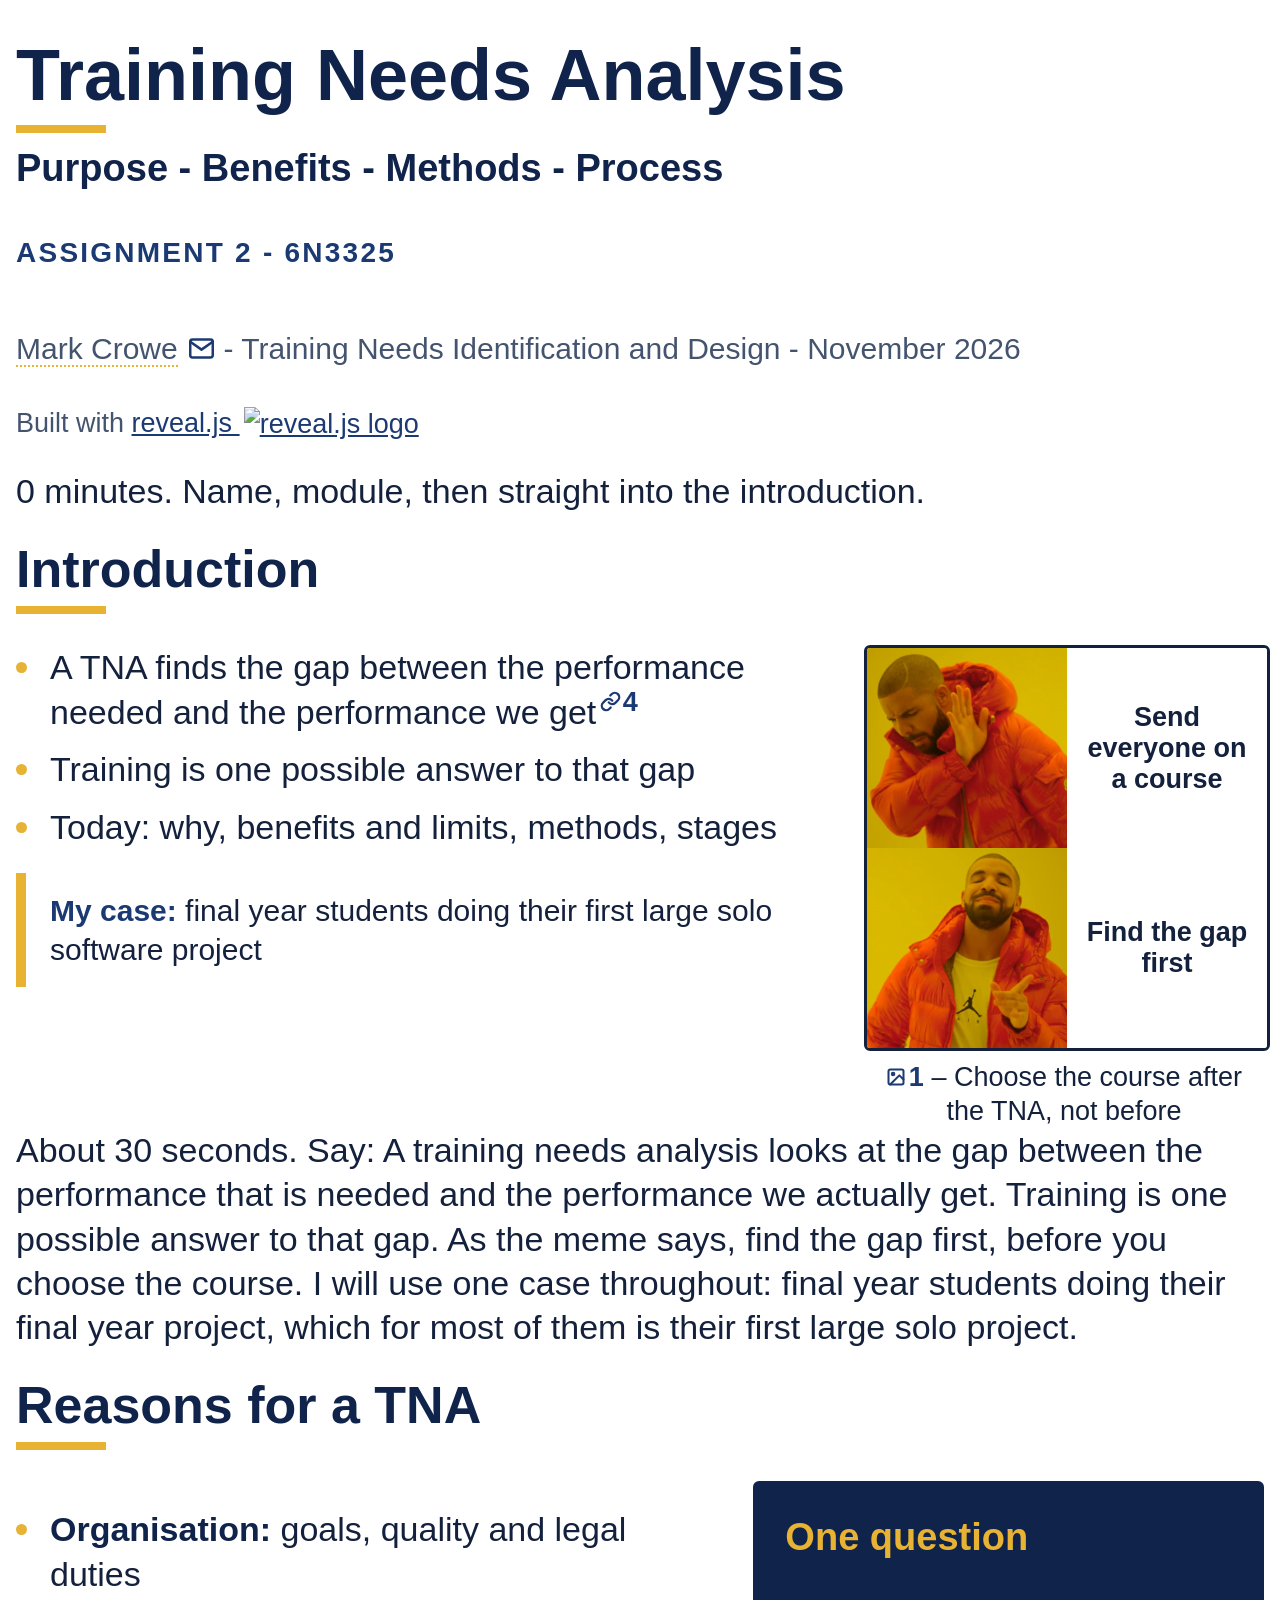
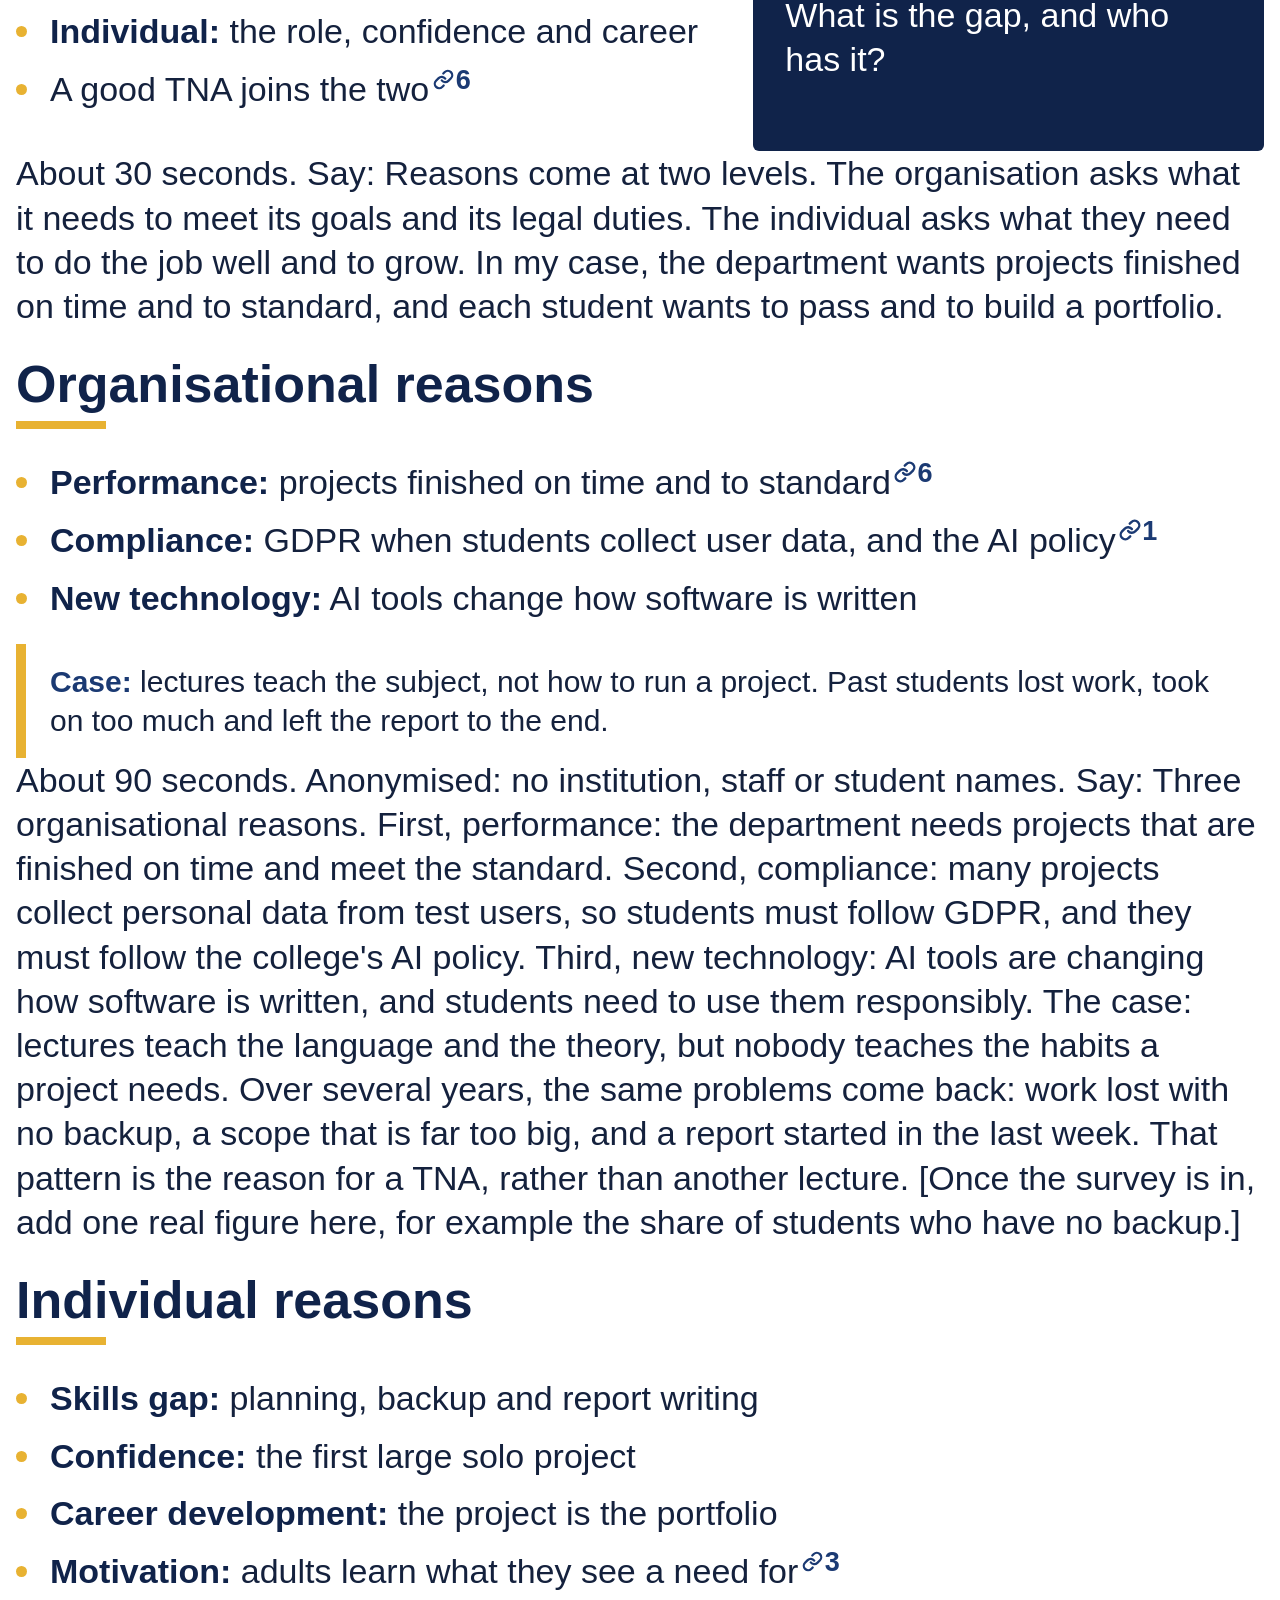
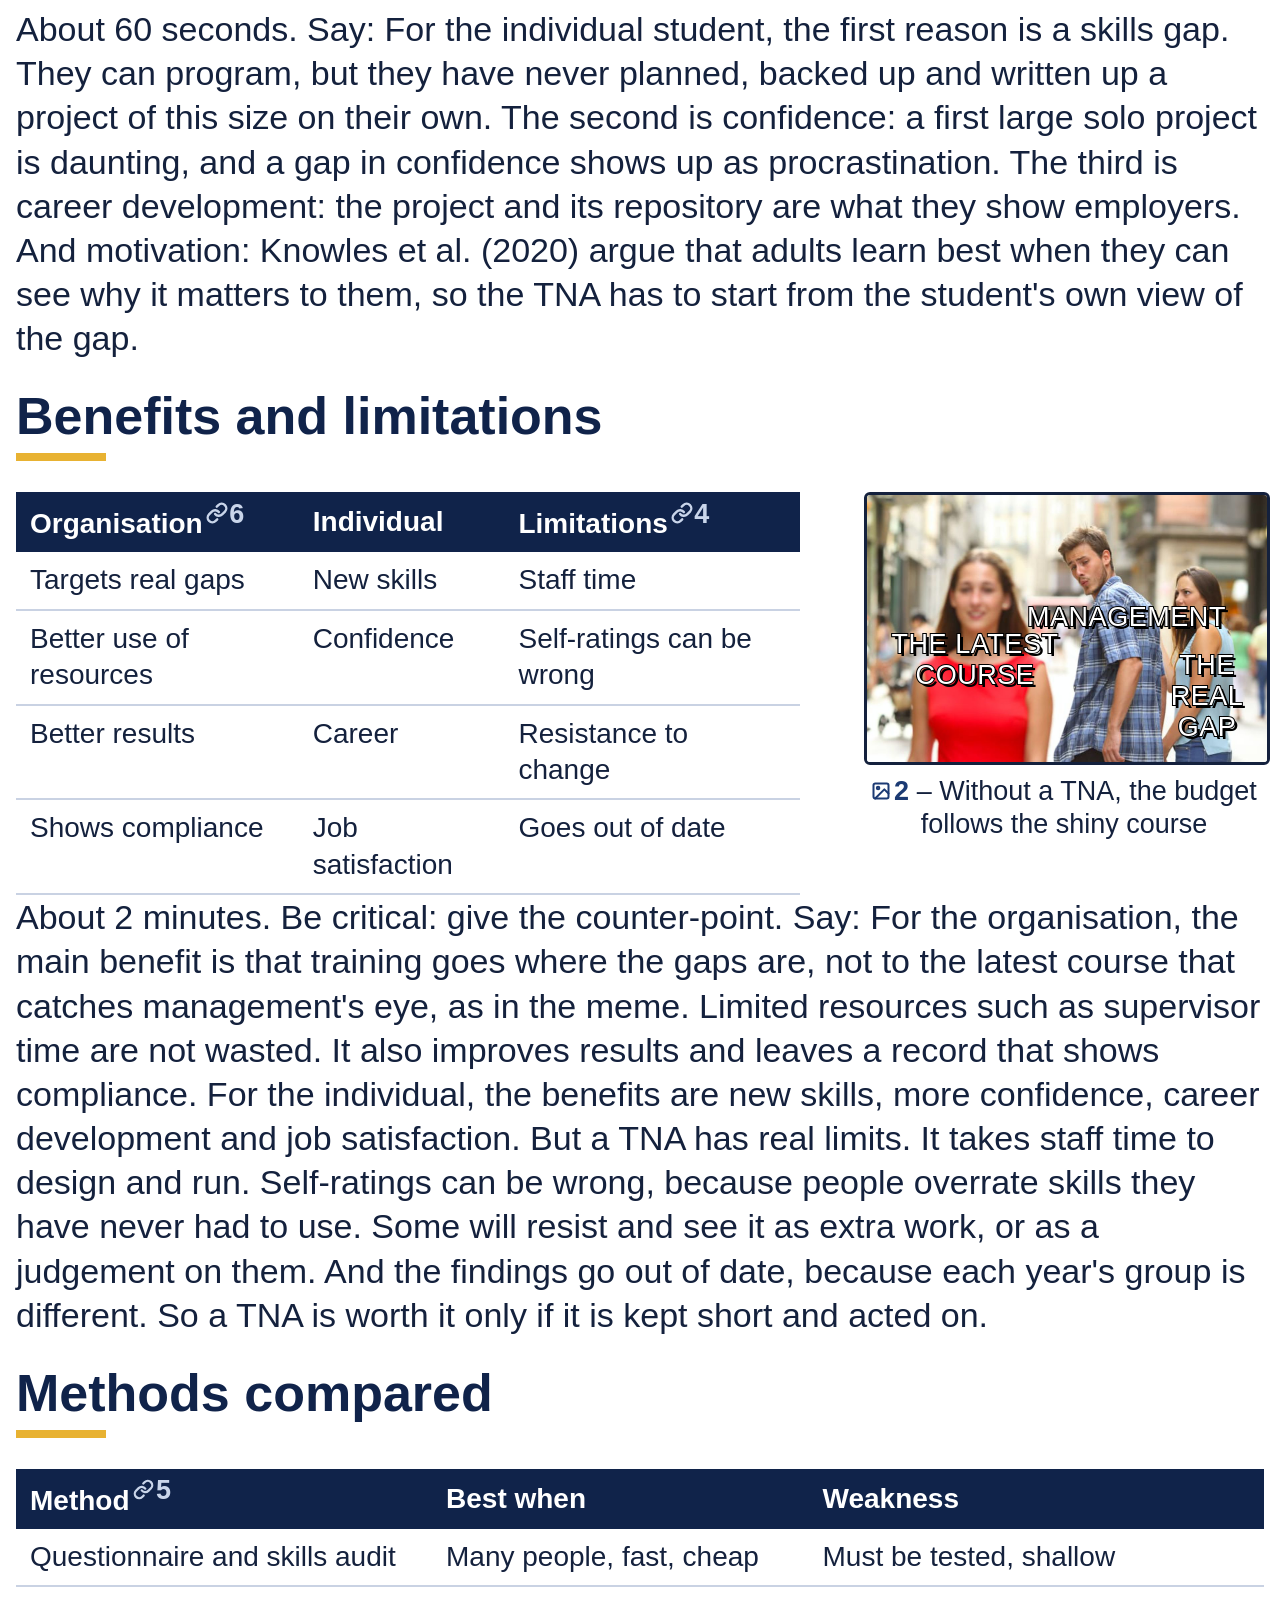
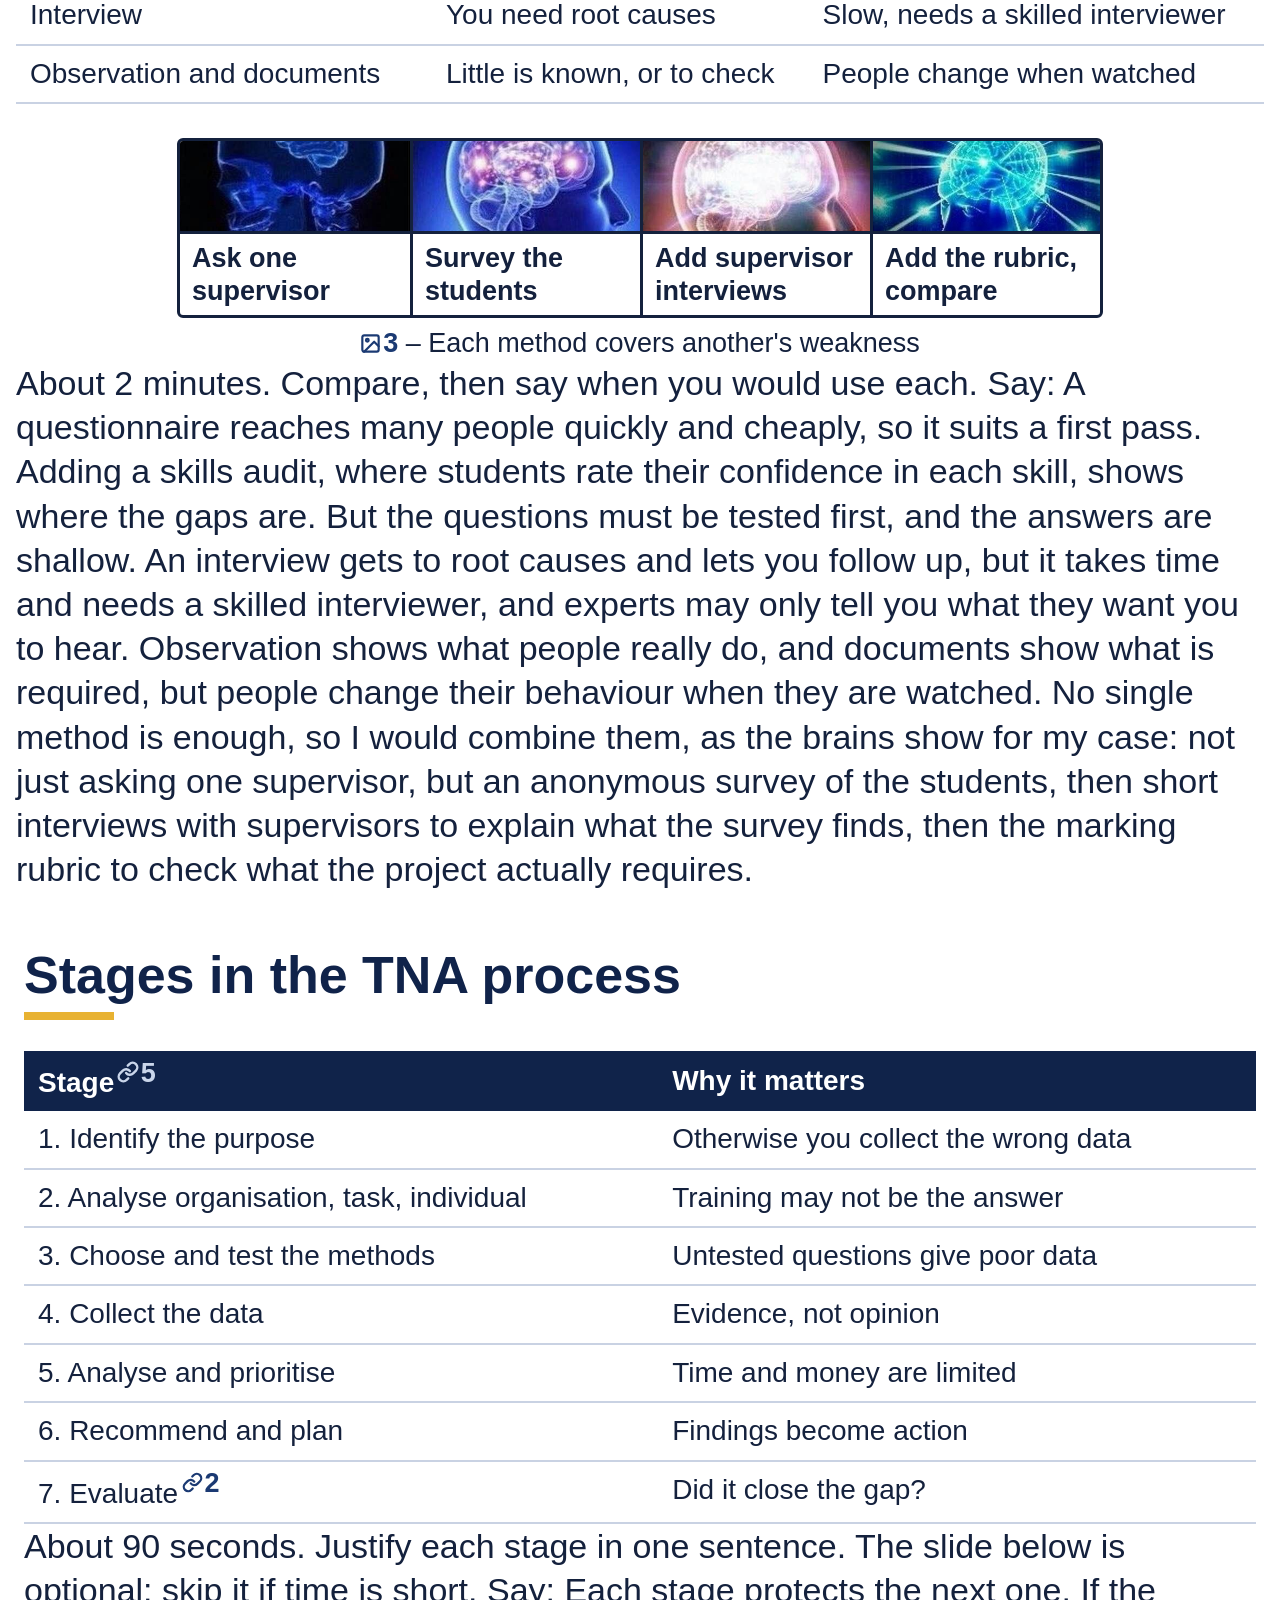
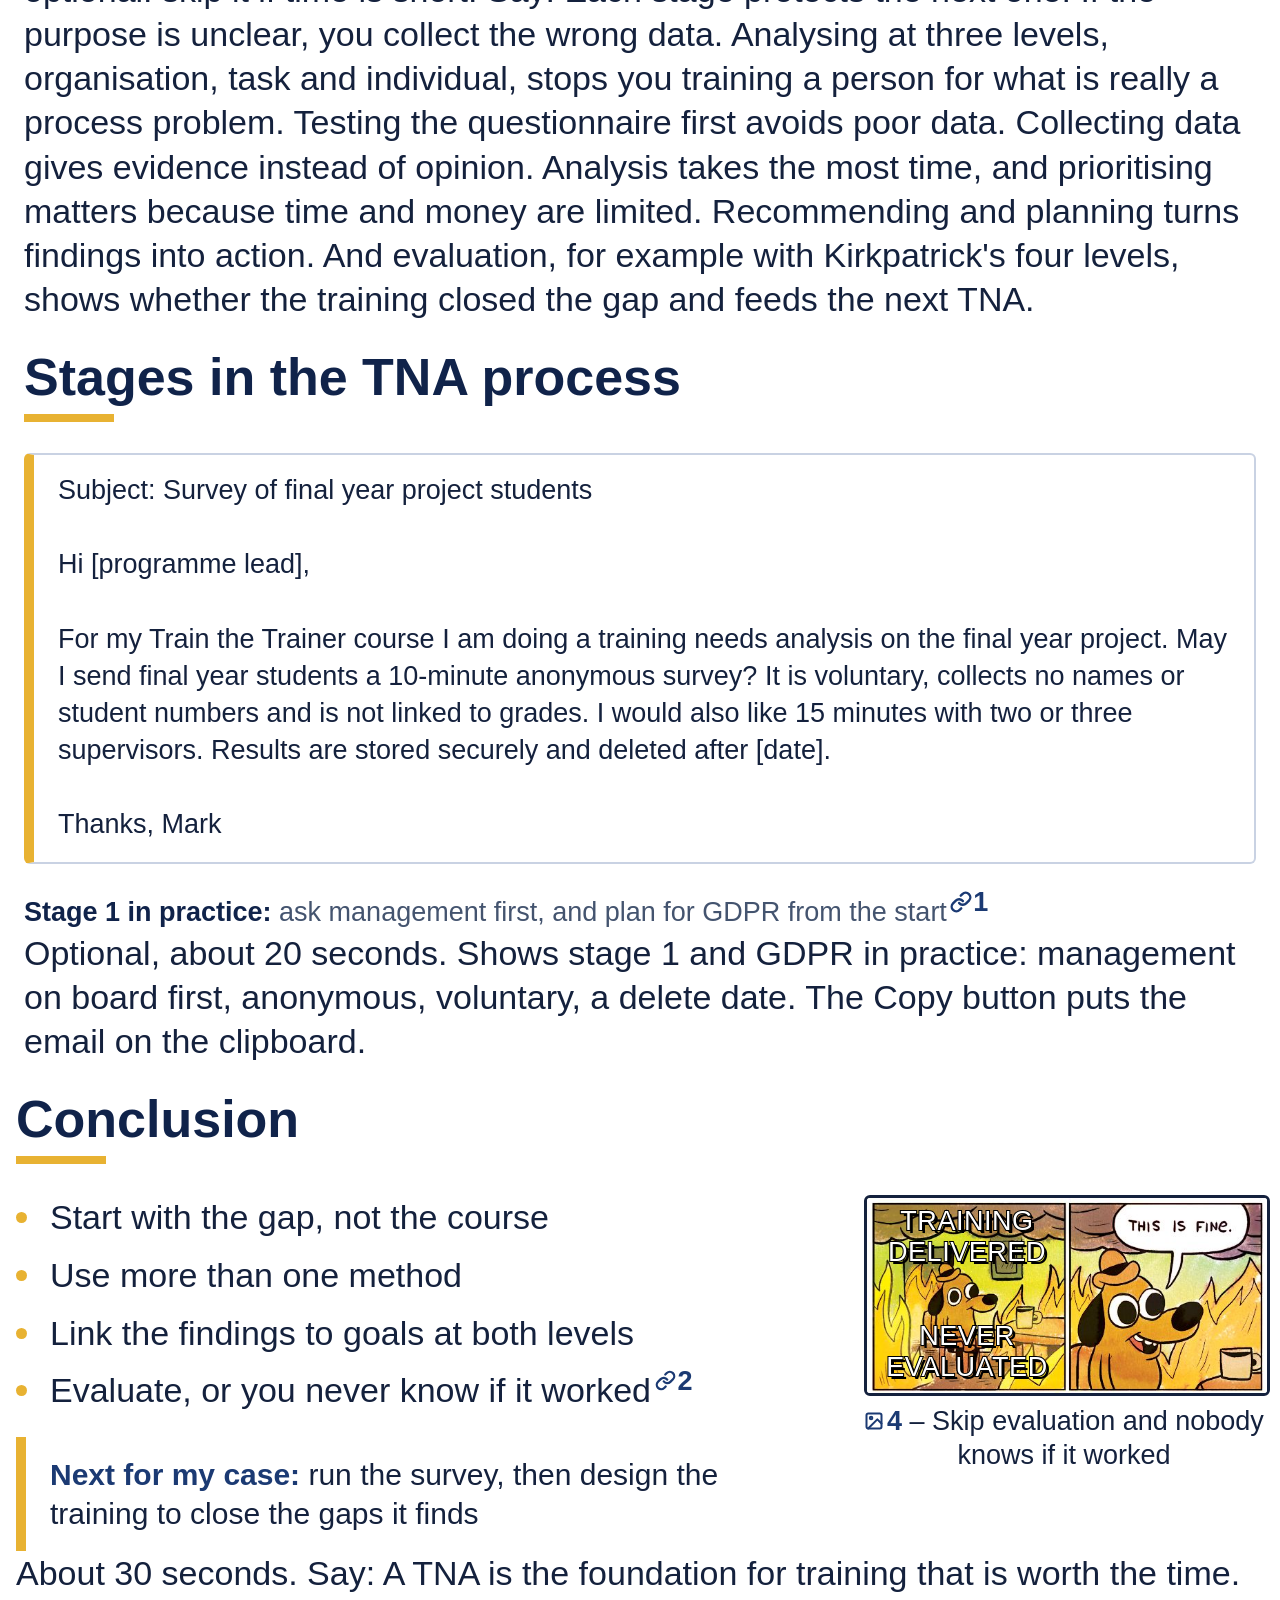
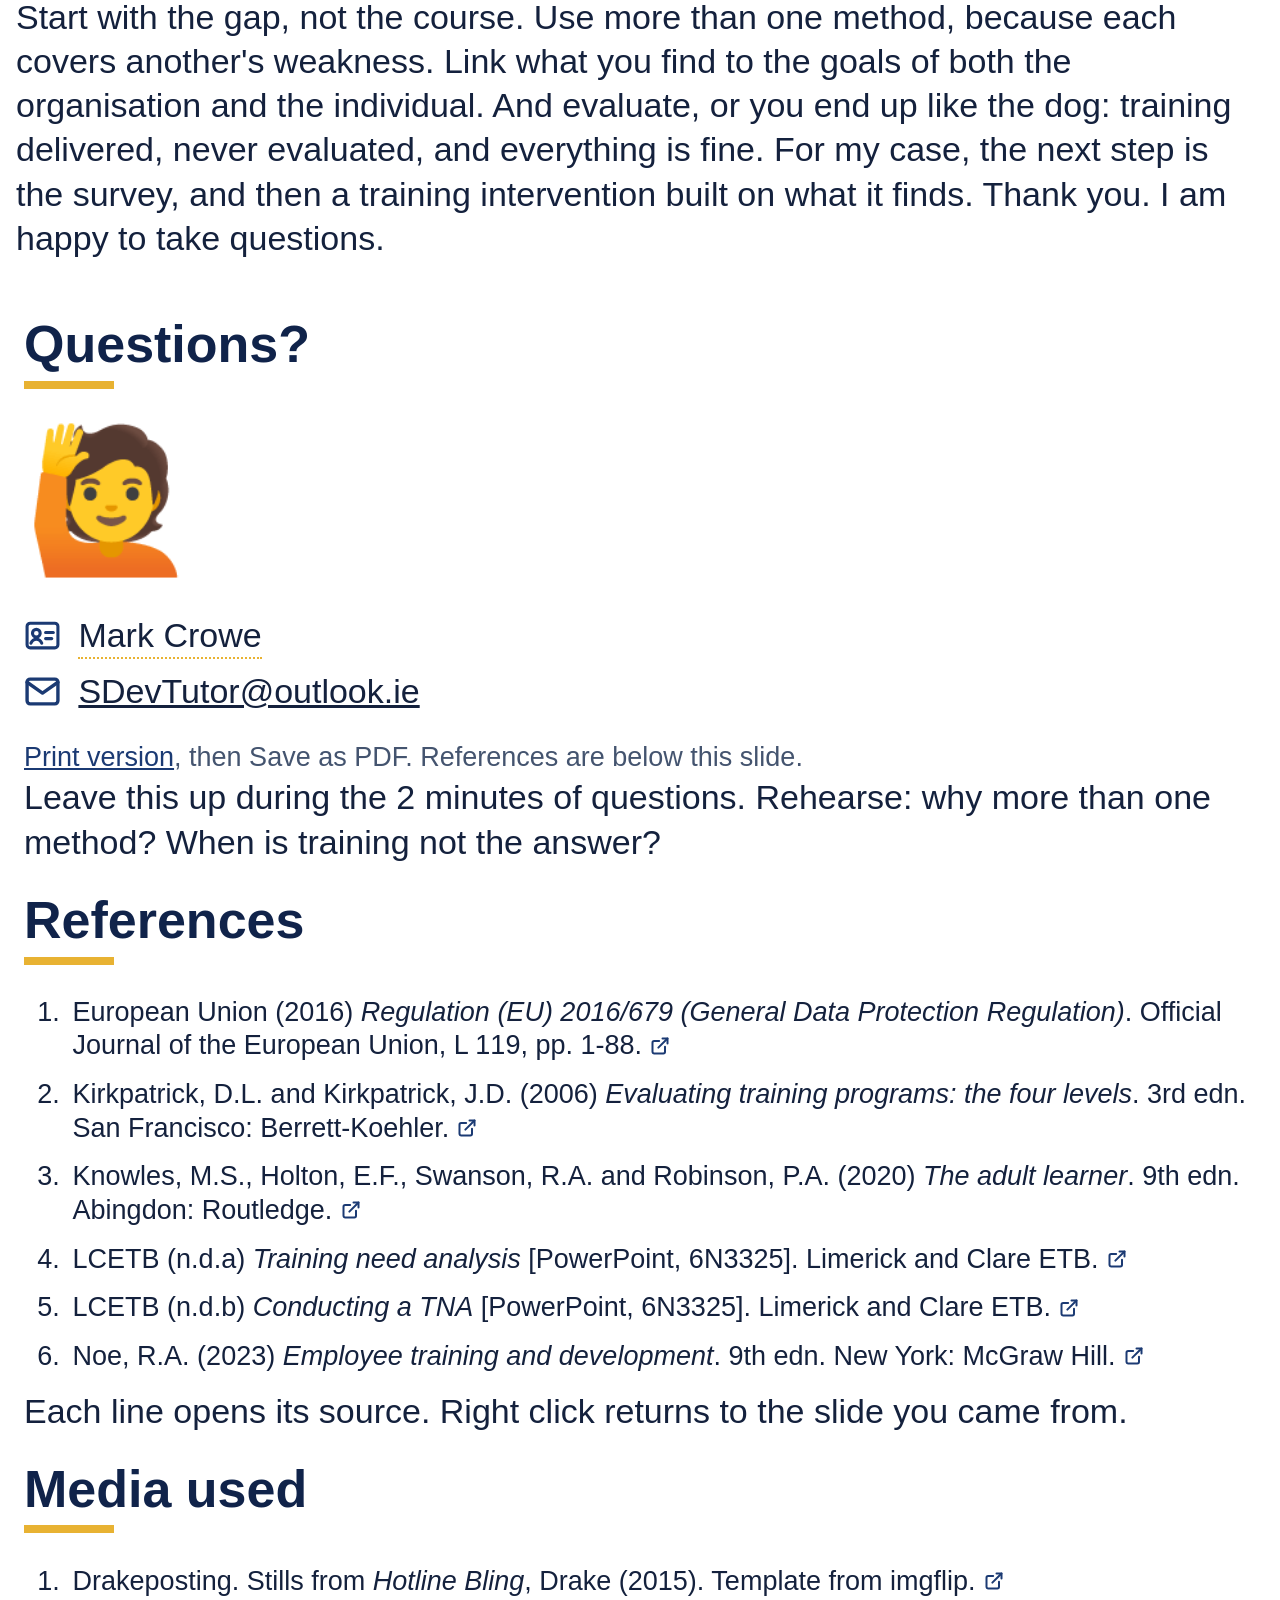
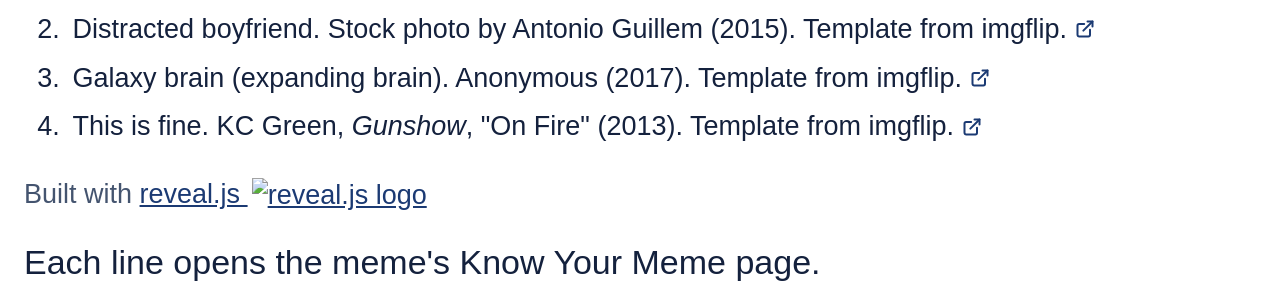
==== asg2.html @ 35372b78 "5" ====
<!doctype html>
<html lang="en">

<head>
	<meta charset="utf-8" />
	<meta name="author" content="Mark Crowe" />
	<meta name="description" content="Assignment 2: Training Needs Analysis presentation, module 6N3325." />
	<meta name="viewport" content="width=device-width, initial-scale=1.0, maximum-scale=1.0, user-scalable=no" />
	<title>Training Needs Analysis</title>
	<link rel="stylesheet" href="https://cdn.jsdelivr.net/npm/reveal.js@5.1.0/dist/reset.css" />
	<link rel="stylesheet" href="https://cdn.jsdelivr.net/npm/reveal.js@5.1.0/dist/reveal.css" />
	<link rel="stylesheet" href="src/css/tna.css" />
	<link rel="stylesheet" href="src/css/asg2.css" />
	<link rel="stylesheet" href="src/css/deck-controls.css" />
</head>

<!--
	Assignment 2: TNA presentation (20 marks). Brief: md/030.
	10 minutes maximum, then 2 minutes of questions. Arial, 20pt (27px) minimum.
	Case: final year project (FYP) students, anonymised. No institution, staff or student names.
	Timings in the notes add up to 9.5 minutes. The email slide under Stages is optional.

	Citations work like Wikipedia footnotes (icons in src/css/asg2.css):
	  link icon + n      a reference, placed on the text it supports. Hover for the entry,
	                     click to jump to its line on References. Numbered 1-6 alphabetically.
	  picture icon n -   a meme's figure label, at the start of its caption. Click to jump to its line on Media used.
	Entries on References and Media used open the source website (external-link icon).
	The print version adds the short citation after each reference marker, e.g. (Noe, 2023).
	The entries (data-n, data-m, data-cite) on the last two slides are the one place to edit.

	Contact: the name links to sdevtutors.github.io/mark-crowe, hover shows the address (data-tip).
	Mouse only: wheel or left click next, right click back, middle click next section (src/js/deck.js).
	Slide list, contents, home, blackout, all slides and full screen buttons, and the numbering:
	src/js/deck-controls.js. Type a number and press Enter to go to that slide.
-->

<body>
	<div class="reveal">
		<div class="slides">

			<!-- 1. Title (0 min) -->
			<section id="TitleSlide" class="title-slide">
				<h1>Training Needs Analysis</h1>
				<h3>Purpose - Benefits - Methods - Process</h3>
				<p class="kicker">Assignment 2 - 6N3325</p>
				<p class="byline"><a class="person" href="https://sdevtutors.github.io/mark-crowe/" target="_blank" rel="noopener" data-tip="Mark Crowe, sdevtutors.github.io/mark-crowe">Mark Crowe</a><a class="mail-link" href="mailto:SDevTutor@outlook.ie" data-tip="SDevTutor@outlook.ie" aria-label="Email SDevTutor@outlook.ie"></a> - Training Needs Identification and Design - November 2026</p>
				<p class="built-with">
					Built with
					<a href="https://revealjs.com/" target="_blank" rel="noopener">reveal.js <img src="https://revealjs.com/images/logo/reveal-symbol.svg" alt="reveal.js logo" /></a>
				</p>
				<aside class="notes">0 minutes. Name, module, then straight into the introduction.</aside>
			</section>

			<!-- 2. Introduction (0.5 min) -->
			<section id="Introduction">
				<h2>Introduction</h2>
				<div class="split with-meme">
					<div>
						<ul>
							<li>A TNA finds the gap between the performance needed and the performance we get<a class="ref" href="#/References"><sup>4</sup></a></li>
							<li>Training is one possible answer to that gap</li>
							<li>Today: why, benefits and limits, methods, stages</li>
						</ul>
						<div class="case"><strong>My case:</strong> final year students doing their first large solo software project</div>
					</div>
					<div>
						<div class="meme overlay drake small" role="img" aria-label="Drake meme. No: send everyone on a course. Yes: find the gap first.">
							<img src="src/img/meme/drake.jpg" alt="" />
							<span class="cap no">Send everyone on a course</span>
							<span class="cap yes">Find the gap first</span>
						</div>
						<p class="meme-credit"><a class="ref media" href="#/MediaUsed"><sup>1</sup></a> – Choose the course after the TNA, not before</p>
					</div>
				</div>
				<aside class="notes">
					About 30 seconds.
					Say: A training needs analysis looks at the gap between the performance that is needed and the performance we actually get. Training is one possible answer to that gap. As the meme says, find the gap first, before you choose the course. I will use one case throughout: final year students doing their final year project, which for most of them is their first large solo project.
				</aside>
			</section>

			<!-- 3. Reasons for a TNA (0.5 min) -->
			<section id="Reasons">
				<h2>Reasons for a TNA</h2>
				<div class="split">
					<ul>
						<li><strong>Organisation:</strong> goals, quality and legal duties</li>
						<li><strong>Individual:</strong> the role, confidence and career</li>
						<li>A good TNA joins the two<a class="ref" href="#/References"><sup>6</sup></a></li>
					</ul>
					<div class="panel">
						<h3>One question</h3>
						<p>What is the gap, and who has it?</p>
					</div>
				</div>
				<aside class="notes">
					About 30 seconds.
					Say: Reasons come at two levels. The organisation asks what it needs to meet its goals and its legal duties. The individual asks what they need to do the job well and to grow. In my case, the department wants projects finished on time and to standard, and each student wants to pass and to build a portfolio.
				</aside>
			</section>

			<!-- 4. Organisational reasons with the case example (1.5 min) -->
			<section id="OrganisationalReasons">
				<h2>Organisational reasons</h2>
				<ul>
					<li><strong>Performance:</strong> projects finished on time and to standard<a class="ref" href="#/References"><sup>6</sup></a></li>
					<li><strong>Compliance:</strong> GDPR when students collect user data, and the AI policy<a class="ref" href="#/References"><sup>1</sup></a></li>
					<li><strong>New technology:</strong> AI tools change how software is written</li>
				</ul>
				<div class="case">
					<strong>Case:</strong> lectures teach the subject, not how to run a project. Past students lost work, took on too much and left the report to the end.
				</div>
				<aside class="notes">
					About 90 seconds. Anonymised: no institution, staff or student names.
					Say: Three organisational reasons. First, performance: the department needs projects that are finished on time and meet the standard. Second, compliance: many projects collect personal data from test users, so students must follow GDPR, and they must follow the college's AI policy. Third, new technology: AI tools are changing how software is written, and students need to use them responsibly.
					The case: lectures teach the language and the theory, but nobody teaches the habits a project needs. Over several years, the same problems come back: work lost with no backup, a scope that is far too big, and a report started in the last week. That pattern is the reason for a TNA, rather than another lecture.
					[Once the survey is in, add one real figure here, for example the share of students who have no backup.]
				</aside>
			</section>

			<!-- 5. Individual reasons (1 min) -->
			<section id="IndividualReasons">
				<h2>Individual reasons</h2>
				<ul>
					<li><strong>Skills gap:</strong> planning, backup and report writing</li>
					<li><strong>Confidence:</strong> the first large solo project</li>
					<li><strong>Career development:</strong> the project is the portfolio</li>
					<li><strong>Motivation:</strong> adults learn what they see a need for<a class="ref" href="#/References"><sup>3</sup></a></li>
				</ul>
				<aside class="notes">
					About 60 seconds.
					Say: For the individual student, the first reason is a skills gap. They can program, but they have never planned, backed up and written up a project of this size on their own. The second is confidence: a first large solo project is daunting, and a gap in confidence shows up as procrastination. The third is career development: the project and its repository are what they show employers. And motivation: Knowles et al. (2020) argue that adults learn best when they can see why it matters to them, so the TNA has to start from the student's own view of the gap.
				</aside>
			</section>

			<!-- 6. Benefits and limitations (2 min) -->
			<section id="BenefitsLimitations">
				<h2>Benefits and limitations</h2>
				<div class="split with-meme">
					<table>
						<thead>
							<tr><th>Organisation<a class="ref" href="#/References"><sup>6</sup></a></th><th>Individual</th><th>Limitations<a class="ref" href="#/References"><sup>4</sup></a></th></tr>
						</thead>
						<tbody>
							<tr><td>Targets real gaps</td><td>New skills</td><td>Staff time</td></tr>
							<tr><td>Better use of resources</td><td>Confidence</td><td>Self-ratings can be wrong</td></tr>
							<tr><td>Better results</td><td>Career</td><td>Resistance to change</td></tr>
							<tr><td>Shows compliance</td><td>Job satisfaction</td><td>Goes out of date</td></tr>
						</tbody>
					</table>
					<div>
						<div class="meme overlay boyfriend small" role="img" aria-label="Distracted boyfriend meme. Management looks at the latest training course, while the actual skills gap looks on.">
							<img src="src/img/meme/distracted-boyfriend.jpg" alt="" />
							<span class="cap impact shiny">The latest course</span>
							<span class="cap impact you">Management</span>
							<span class="cap impact planned">The real gap</span>
						</div>
						<p class="meme-credit"><a class="ref media" href="#/MediaUsed"><sup>2</sup></a> – Without a TNA, the budget follows the shiny course</p>
					</div>
				</div>
				<aside class="notes">
					About 2 minutes. Be critical: give the counter-point.
					Say: For the organisation, the main benefit is that training goes where the gaps are, not to the latest course that catches management's eye, as in the meme. Limited resources such as supervisor time are not wasted. It also improves results and leaves a record that shows compliance. For the individual, the benefits are new skills, more confidence, career development and job satisfaction.
					But a TNA has real limits. It takes staff time to design and run. Self-ratings can be wrong, because people overrate skills they have never had to use. Some will resist and see it as extra work, or as a judgement on them. And the findings go out of date, because each year's group is different. So a TNA is worth it only if it is kept short and acted on.
				</aside>
			</section>

			<!-- 7. Methods and techniques (2 min) -->
			<section id="Methods">
				<h2>Methods compared</h2>
				<table>
					<thead>
						<tr><th>Method<a class="ref" href="#/References"><sup>5</sup></a></th><th>Best when</th><th>Weakness</th></tr>
					</thead>
					<tbody>
						<tr><td>Questionnaire and skills audit</td><td>Many people, fast, cheap</td><td>Must be tested, shallow</td></tr>
						<tr><td>Interview</td><td>You need root causes</td><td>Slow, needs a skilled interviewer</td></tr>
						<tr><td>Observation and documents</td><td>Little is known, or to check</td><td>People change when watched</td></tr>
					</tbody>
				</table>
				<div class="meme brain small" role="img" aria-label="Expanding brain meme applied to the case. Ask one supervisor. Survey the students. Add supervisor interviews. Add the marking rubric and compare.">
					<div class="b1"><div class="pic"></div><div class="text">Ask one supervisor</div></div>
					<div class="b2"><div class="pic"></div><div class="text">Survey the students</div></div>
					<div class="b3"><div class="pic"></div><div class="text">Add supervisor interviews</div></div>
					<div class="b4"><div class="pic"></div><div class="text">Add the rubric, compare</div></div>
				</div>
				<p class="meme-credit"><a class="ref media" href="#/MediaUsed"><sup>3</sup></a> – Each method covers another's weakness</p>
				<aside class="notes">
					About 2 minutes. Compare, then say when you would use each.
					Say: A questionnaire reaches many people quickly and cheaply, so it suits a first pass. Adding a skills audit, where students rate their confidence in each skill, shows where the gaps are. But the questions must be tested first, and the answers are shallow.
					An interview gets to root causes and lets you follow up, but it takes time and needs a skilled interviewer, and experts may only tell you what they want you to hear.
					Observation shows what people really do, and documents show what is required, but people change their behaviour when they are watched.
					No single method is enough, so I would combine them, as the brains show for my case: not just asking one supervisor, but an anonymous survey of the students, then short interviews with supervisors to explain what the survey finds, then the marking rubric to check what the project actually requires.
				</aside>
			</section>

			<!-- 8. Stages (1.5 min), with an optional worked example below -->
			<section>
				<section id="Stages">
					<h2>Stages in the TNA process</h2>
					<table>
						<thead>
							<tr><th>Stage<a class="ref" href="#/References"><sup>5</sup></a></th><th>Why it matters</th></tr>
						</thead>
						<tbody>
							<tr><td>1. Identify the purpose</td><td>Otherwise you collect the wrong data</td></tr>
							<tr><td>2. Analyse organisation, task, individual</td><td>Training may not be the answer</td></tr>
							<tr><td>3. Choose and test the methods</td><td>Untested questions give poor data</td></tr>
							<tr><td>4. Collect the data</td><td>Evidence, not opinion</td></tr>
							<tr><td>5. Analyse and prioritise</td><td>Time and money are limited</td></tr>
							<tr><td>6. Recommend and plan</td><td>Findings become action</td></tr>
							<tr><td>7. Evaluate<a class="ref" href="#/References"><sup>2</sup></a></td><td>Did it close the gap?</td></tr>
						</tbody>
					</table>
					<aside class="notes">
						About 90 seconds. Justify each stage in one sentence. The slide below is optional: skip it if time is short.
						Say: Each stage protects the next one. If the purpose is unclear, you collect the wrong data. Analysing at three levels, organisation, task and individual, stops you training a person for what is really a process problem. Testing the questionnaire first avoids poor data. Collecting data gives evidence instead of opinion. Analysis takes the most time, and prioritising matters because time and money are limited. Recommending and planning turns findings into action. And evaluation, for example with Kirkpatrick's four levels, shows whether the training closed the gap and feeds the next TNA.
					</aside>
				</section>

				<section id="StagesEmail">
					<h2>Stages in the TNA process</h2>
					<pre class="copy-box"><code>Subject: Survey of final year project students

Hi [programme lead],

For my Train the Trainer course I am doing a training needs analysis on the final year project. May I send final year students a 10-minute anonymous survey? It is voluntary, collects no names or student numbers and is not linked to grades. I would also like 15 minutes with two or three supervisors. Results are stored securely and deleted after [date].

Thanks, Mark</code></pre>
					<p class="cite"><strong>Stage 1 in practice:</strong> ask management first, and plan for GDPR from the start<a class="ref" href="#/References"><sup>1</sup></a></p>
					<aside class="notes">
						Optional, about 20 seconds. Shows stage 1 and GDPR in practice: management on board first, anonymous, voluntary, a delete date. The Copy button puts the email on the clipboard.
					</aside>
				</section>
			</section>

			<!-- 9. Conclusion (0.5 min) -->
			<section id="Conclusion">
				<h2>Conclusion</h2>
				<div class="split with-meme">
					<div>
						<ul>
							<li>Start with the gap, not the course</li>
							<li>Use more than one method</li>
							<li>Link the findings to goals at both levels</li>
							<li>Evaluate, or you never know if it worked<a class="ref" href="#/References"><sup>2</sup></a></li>
						</ul>
						<div class="case"><strong>Next for my case:</strong> run the survey, then design the training to close the gaps it finds</div>
					</div>
					<div>
						<div class="meme overlay fine small" role="img" aria-label="This is fine meme. A dog sits in a burning room. Caption: training delivered, never evaluated.">
							<img src="src/img/meme/this-is-fine.jpg" alt="" />
							<span class="cap impact top">Training delivered</span>
							<span class="cap impact bottom">Never evaluated</span>
						</div>
						<p class="meme-credit"><a class="ref media" href="#/MediaUsed"><sup>4</sup></a> – Skip evaluation and nobody knows if it worked</p>
					</div>
				</div>
				<aside class="notes">
					About 30 seconds.
					Say: A TNA is the foundation for training that is worth the time. Start with the gap, not the course. Use more than one method, because each covers another's weakness. Link what you find to the goals of both the organisation and the individual. And evaluate, or you end up like the dog: training delivered, never evaluated, and everything is fine. For my case, the next step is the survey, and then a training intervention built on what it finds. Thank you. I am happy to take questions.
				</aside>
			</section>

			<!-- 10. Questions, with References and Media used below it -->
			<section>
				<section id="Questions">
					<h2>Questions?</h2>
					<div class="big-emoji">🙋</div>
					<p class="contact card"><a class="person" href="https://sdevtutors.github.io/mark-crowe/" target="_blank" rel="noopener" data-tip="Mark Crowe, sdevtutors.github.io/mark-crowe">Mark Crowe</a></p>
					<p class="contact mail"><a href="mailto:SDevTutor@outlook.ie">SDevTutor@outlook.ie</a></p>
					<p class="cite"><a href="?print-pdf" target="_blank">Print version</a>, then Save as PDF. References are below this slide.</p>
					<aside class="notes">Leave this up during the 2 minutes of questions. Rehearse: why more than one method? When is training not the answer?</aside>
				</section>

				<!-- Harvard, alphabetical. Each entry links to its source.
				     data-cite is the short citation the print version shows after each reference marker.
				     Check each edition in the ETBI library before submitting. -->
				<section id="References">
					<h2>References</h2>
					<ol class="reflist">
						<li data-n="1" data-cite="European Union, 2016"><a href="https://eur-lex.europa.eu/eli/reg/2016/679/oj" target="_blank" rel="noopener">European Union (2016) <em>Regulation (EU) 2016/679 (General Data Protection Regulation)</em>. Official Journal of the European Union, L 119, pp. 1-88.</a></li>
						<li data-n="2" data-cite="Kirkpatrick and Kirkpatrick, 2006"><a href="https://www.kirkpatrickpartners.com/the-kirkpatrick-model/" target="_blank" rel="noopener">Kirkpatrick, D.L. and Kirkpatrick, J.D. (2006) <em>Evaluating training programs: the four levels</em>. 3rd edn. San Francisco: Berrett-Koehler.</a></li>
						<li data-n="3" data-cite="Knowles et al., 2020"><a href="https://search.worldcat.org/search?q=Knowles+The+adult+learner+9th" target="_blank" rel="noopener">Knowles, M.S., Holton, E.F., Swanson, R.A. and Robinson, P.A. (2020) <em>The adult learner</em>. 9th edn. Abingdon: Routledge.</a></li>
						<li data-n="4" data-cite="LCETB, n.d.a"><a href="https://limerickandclareetb.sharepoint.com/:p:/r/sites/TrainingDeliverySept26Team2026/Class%20Materials/Lesson%205%20TNID/Training%20Need%20Analysis.pptx" target="_blank" rel="noopener">LCETB (n.d.a) <em>Training need analysis</em> [PowerPoint, 6N3325]. Limerick and Clare ETB.</a></li>
						<li data-n="5" data-cite="LCETB, n.d.b"><a href="https://limerickandclareetb.sharepoint.com/:p:/r/sites/TrainingDeliverySept26Team2026/Class%20Materials/Lesson%207%20TNID/Conducting%20a%20TNA.pptx" target="_blank" rel="noopener">LCETB (n.d.b) <em>Conducting a TNA</em> [PowerPoint, 6N3325]. Limerick and Clare ETB.</a></li>
						<li data-n="6" data-cite="Noe, 2023"><a href="https://search.worldcat.org/search?q=Noe+Employee+training+and+development" target="_blank" rel="noopener">Noe, R.A. (2023) <em>Employee training and development</em>. 9th edn. New York: McGraw Hill.</a></li>
					</ol>
					<aside class="notes">Each line opens its source. Right click returns to the slide you came from.</aside>
				</section>

				<section id="MediaUsed">
					<h2>Media used</h2>
					<ol class="reflist">
						<li data-m="1"><a href="https://knowyourmeme.com/memes/drakeposting" target="_blank" rel="noopener">Drakeposting. Stills from <em>Hotline Bling</em>, Drake (2015). Template from imgflip.</a></li>
						<li data-m="2"><a href="https://knowyourmeme.com/memes/distracted-boyfriend" target="_blank" rel="noopener">Distracted boyfriend. Stock photo by Antonio Guillem (2015). Template from imgflip.</a></li>
						<li data-m="3"><a href="https://knowyourmeme.com/memes/galaxy-brain" target="_blank" rel="noopener">Galaxy brain (expanding brain). Anonymous (2017). Template from imgflip.</a></li>
						<li data-m="4"><a href="https://knowyourmeme.com/memes/this-is-fine" target="_blank" rel="noopener">This is fine. KC Green, <em>Gunshow</em>, "On Fire" (2013). Template from imgflip.</a></li>
					</ol>
					<p class="built-with">
						Built with
						<a href="https://revealjs.com/" target="_blank" rel="noopener">reveal.js <img src="https://revealjs.com/images/logo/reveal-symbol.svg" alt="reveal.js logo" /></a>
					</p>
					<aside class="notes">Each line opens the meme's Know Your Meme page.</aside>
				</section>
			</section>

		</div>
	</div>
	<script src="https://cdn.jsdelivr.net/npm/reveal.js@5.1.0/dist/reveal.js"></script>
	<script src="https://cdn.jsdelivr.net/npm/reveal.js@5.1.0/plugin/notes/notes.js"></script>
	<script src="src/js/deck-start.js"></script>
	<script>
		// Settings only. What each one does is described in the script it belongs to.
		startDeck({
			width: 1280,
			height: 720,
			margin: 0.06,
			center: false, // headings stay at the top, so they don't jump between slides
			hash: true,
			history: true, // each slide gets a browser history entry (Firefox back and forward)
			progress: true,
			slideNumber: 'h.v',
			transition: 'none',
			mouseWheel: false, // src/js/deck.js handles the wheel
			scrollActivationWidth: null, // keep the slides on a phone, not one long page
			plugins: [RevealNotes],

			stackBarLinks: true, // src/js/deck.js: click a grey bar to go to that slide
			tapZones: true, // src/js/deck.js: on a touch screen, tap left to go back, right to go on
			deckControls: { // src/js/deck-controls.js
				contentsColumns: 4, contentsRows: 3,
				contentsColumnsPortrait: 2, contentsRowsPortrait: 2,
				contentsCaptions: false,
				contentsPageCount: false,
				numberFormat: 'multilevel', // 8, 8.1 ... or 'flat': 1, 2, 3 ...
				numberHeadings: 'bullet', // "(5)" on the slide, left of the centred title
				numberHeadingLevels: ['h2'], // which headings show it
				sidebarSide: 'left',
			},

			deckScripts: [
				'src/js/deck-controls.js',
				'src/js/deck.js',
			],
		});
	</script>
</body>

</html>
---- src/css/tna.css ----
/*********************************************************
 * FYP theme for reveal.js
 * Based on the TNA theme: light slide, navy panel, gold accent.
 * Slide size is 1280 x 720 px. Arial for text, Impact for memes.
 *********************************************************/
:root {
	--navy: #10234a;
	--navy-soft: #1b3a73;
	--gold: #e8b232;
	--paper: #f4f6fb;
	--ink: #14213d;
	--muted: #44546f;
	--line: #c9d2e3;
	--good: #2e7d4f;
	--bad: #b3261e;
	--emoji: "Segoe UI Emoji", "Apple Color Emoji", "Noto Color Emoji", sans-serif;
	--meme: Impact, "Arial Black", "Helvetica Neue", sans-serif;
}

.reveal-viewport {
	background: var(--paper);
}

.reveal {
	font-family: Arial, Helvetica, sans-serif;
	font-size: 34px;
	line-height: 1.3;
	color: var(--ink);
}

.reveal .slides {
	text-align: left;
}

.reveal .slides section {
	padding: 0 8px;
}

/* A vertical stack is only a wrapper, so it gets no padding of its own */
.reveal .slides > section.stack {
	padding: 0;
}

/* Headings: sentence case as written, gold bar underneath */
.reveal h1,
.reveal h2,
.reveal h3 {
	font-family: Arial, Helvetica, sans-serif;
	color: var(--navy);
	font-weight: bold;
	text-transform: none;
	letter-spacing: 0;
	line-height: 1.1;
	margin: 0 0 0.6em;
}

.reveal h2 {
	font-size: 52px;
	padding-bottom: 0.3em;
	background: linear-gradient(var(--gold), var(--gold)) no-repeat bottom left / 90px 8px;
}

/* Progress bar along the bottom, in gold */
.reveal .progress {
	height: 8px;
	color: var(--gold);
	background: rgba(16, 35, 74, 0.12);
}

.reveal h3 {
	font-size: 38px;
}

/* Lists: gold bullets */
.reveal ul,
.reveal ol {
	display: block;
	margin: 0;
	padding-left: 1.1em;
}

.reveal li {
	margin-bottom: 0.4em;
}

.reveal ul {
	list-style: none;
	padding-left: 0;
}

.reveal ul > li {
	position: relative;
	padding-left: 1em;
}

.reveal ul > li::before {
	content: "";
	position: absolute;
	left: 0;
	top: 0.5em;
	width: 0.32em;
	height: 0.32em;
	background: var(--gold);
	border-radius: 50%;
}

.reveal ul ul {
	margin-top: 0.3em;
	font-size: 0.85em;
}

.reveal strong {
	color: var(--navy);
}

.reveal a {
	color: var(--navy-soft);
}

.reveal code {
	font-family: Consolas, "Courier New", monospace;
	background: #e6ebf5;
	padding: 0 0.2em;
	border-radius: 4px;
}

/* Reference marker: 🔗¹ */
.reveal a.ref {
	text-decoration: none;
	white-space: nowrap;
	font-family: var(--emoji);
	font-size: 0.8em;
}

.reveal a.ref sup {
	font-family: Arial, Helvetica, sans-serif;
	font-size: 0.65em;
	font-weight: bold;
	color: var(--navy-soft);
	vertical-align: super;
}

/* Two column layout: content left, navy panel right */
.reveal .split {
	display: grid;
	grid-template-columns: 1.35fr 1fr;
	gap: 48px;
	align-items: center;
}

.reveal .split.even {
	grid-template-columns: 1fr 1fr;
}

.reveal .panel {
	background: var(--navy);
	color: #fff;
	padding: 36px 32px;
	border-radius: 6px;
	align-self: center;
}

.reveal .panel strong,
.reveal .panel h3 {
	color: var(--gold);
}

.reveal .panel ul > li,
.reveal .panel a {
	color: #fff;
}

.reveal .panel a.ref sup {
	color: var(--gold);
}

/* Title slide */
.reveal .title-slide h1 {
	font-size: 72px;
	margin-bottom: 0.2em;
}

.reveal .title-slide .kicker {
	display: inline-block;
	padding-top: 0.5em;
	border-top: 8px solid var(--gold);
	color: var(--navy-soft);
	font-weight: bold;
	letter-spacing: 0.08em;
	text-transform: uppercase;
	font-size: 28px;
}

.reveal .title-slide .byline {
	color: var(--muted);
	font-size: 30px;
	margin-top: 1em;
}

.reveal .title-slide .built-with {
	margin-top: 1.4em;
	font-size: 26px;
	color: var(--muted);
}

.reveal .title-slide .built-with img {
	height: 1.3em;
	margin: 0 0.15em;
	vertical-align: middle;
}

/* Tables */
.reveal table {
	width: 100%;
	border-collapse: collapse;
	font-size: 29px;
}

.reveal th {
	background: var(--navy);
	color: #fff;
	text-align: left;
	padding: 12px 16px;
	font-weight: bold;
}

.reveal td {
	padding: 12px 16px;
	border-bottom: 2px solid var(--line);
	vertical-align: top;
}

/* Small grey line under a slide */
.reveal .cite {
	margin: 1em 0 0;
	font-size: 25px;
	color: var(--muted);
}

/* Keyboard keys on the reveal.js slide */
.reveal kbd {
	display: inline-block;
	min-width: 1.4em;
	padding: 0.05em 0.35em;
	border: 2px solid var(--line);
	border-bottom-width: 4px;
	border-radius: 6px;
	background: #fff;
	color: var(--ink);
	font-family: Arial, Helvetica, sans-serif;
	font-size: 0.85em;
	text-align: center;
}

/* Terminal style code block */
.reveal pre.terminal {
	box-sizing: border-box;
	width: 100%;
	margin: 0;
	box-shadow: none;
	background: #0d1626;
	color: #d7e2f5;
	border-radius: 8px;
	padding: 20px 24px;
	font-size: 30px;
	line-height: 1.45;
}

.reveal pre.terminal code {
	font-size: inherit;
	background: none;
	padding: 0;
	max-height: none;
}

.reveal pre.terminal .hash {
	color: var(--gold);
}

.reveal pre.terminal .bad {
	color: #ff8a80;
}

.reveal pre.terminal .good {
	color: #8fe3a6;
}

/* Images: memes and comics */
.reveal .figure {
	text-align: center;
}

.reveal .figure img {
	max-height: 440px;
	margin: 0 auto;
	background: #fff;
	border: 2px solid var(--line);
	border-radius: 6px;
}

.reveal .figure.comic img {
	max-height: 500px;
	padding: 12px;
}

.reveal .figure p {
	margin: 0.5em 0 0;
	font-size: 26px;
	color: var(--muted);
}

/*********************************************************
 * Memes: template images live in src/img/meme (sources in
 * src/img/meme/readme.md). Captions are HTML so they stay editable.
 *********************************************************/
.reveal .meme {
	margin: 0 auto;
	border: 3px solid var(--ink);
	border-radius: 6px;
	overflow: hidden;
	background: #fff;
}

.reveal .meme-credit {
	margin: 0.4em 0 0;
	font-size: 24px;
	color: var(--muted);
	text-align: center;
}

.reveal .emoji {
	font-family: var(--emoji);
	line-height: 1;
}

/* Classic meme caption: white Impact with black outline */
.reveal .impact {
	font-family: var(--meme);
	text-transform: uppercase;
	color: #fff;
	letter-spacing: 0.02em;
	-webkit-text-stroke: 2px #000;
	paint-order: stroke fill;
	text-shadow: 3px 3px 0 #000;
}

/* Template image with captions placed on top.
 * Two sizes, so memes match across the deck:
 *   full  (default)  480px tall, for a meme on its own slide
 *   small            400px wide, beside or under the slide content */
.reveal .meme.overlay {
	position: relative;
	width: max-content;
	line-height: 0;
}

.reveal .meme.overlay > img {
	display: block;
	width: auto;
	height: 480px;
	max-width: none;
	max-height: none;
	margin: 0;
	border: 0;
}

.reveal .meme.overlay.small > img {
	width: 400px;
	height: auto;
}

.reveal .meme.overlay .cap {
	position: absolute;
	box-sizing: border-box;
	line-height: 1.15;
	text-align: center;
}

/* Drake: text in the white right half */
.reveal .drake .cap {
	left: 50%;
	width: 50%;
	height: 50%;
	display: flex;
	align-items: center;
	justify-content: center;
	padding: 0 18px;
	font-size: 30px;
	font-weight: bold;
	color: var(--ink);
}

.reveal .drake.small .cap {
	padding: 0 12px;
	font-size: 27px;
}

.reveal .drake .cap.no { top: 0; }
.reveal .drake .cap.yes { top: 50%; }

/* Distracted boyfriend: a label on each person */
.reveal .boyfriend .cap {
	font-size: 34px;
}

.reveal .boyfriend .cap.shiny { left: 8%; width: 40%; top: 66%; }
.reveal .boyfriend .cap.you { left: 47%; width: 28%; top: 52%; }
.reveal .boyfriend .cap.planned { left: 73%; width: 26%; top: 70%; }

.reveal .boyfriend.small .cap { font-size: 27px; }
.reveal .boyfriend.small .cap.shiny { left: 4%; width: 46%; top: 50%; }
.reveal .boyfriend.small .cap.you { left: 40%; width: 40%; top: 40%; }
.reveal .boyfriend.small .cap.planned { left: 70%; width: 30%; top: 58%; }

/* This is fine: caption on the left panel, the bubble is in the image */
.reveal .fine .cap {
	left: 0;
	width: 50%;
	font-size: 44px;
}

.reveal .fine.small .cap {
	font-size: 27px;
}

.reveal .fine .cap.top { top: 4%; }
.reveal .fine .cap.bottom { bottom: 5%; }

/* Expanding brain: the four brains cropped into one row, so it stays landscape */
.reveal .brain {
	display: grid;
	grid-template-columns: repeat(4, 280px);
	width: max-content;
}

.reveal .brain > div + div {
	border-left: 3px solid var(--ink);
}

.reveal .brain .pic {
	height: 180px;
	background: url("../img/meme/expanding-brain.jpg") no-repeat;
	background-size: 566px 793px;
	border-bottom: 3px solid var(--ink);
}

.reveal .brain .b1 .pic { background-position: -284px -9px; }
.reveal .brain .b2 .pic { background-position: -284px -210px; }
.reveal .brain .b3 .pic { background-position: -284px -402px; }
.reveal .brain .b4 .pic { background-position: -284px -594px; }

.reveal .brain .text {
	padding: 14px 16px;
	font-size: 27px;
	font-weight: bold;
	line-height: 1.2;
}

/* Small brain: a short strip under the slide content, cropped to the brains */
.reveal .brain.small {
	grid-template-columns: repeat(4, 230px);
}

.reveal .brain.small .pic {
	height: 90px;
	background-size: 465px 652px;
}

.reveal .brain.small .b1 .pic { background-position: -233px -36px; }
.reveal .brain.small .b2 .pic { background-position: -233px -202px; }
.reveal .brain.small .b3 .pic { background-position: -233px -359px; }
.reveal .brain.small .b4 .pic { background-position: -233px -522px; }

.reveal .brain.small .text {
	padding: 8px 12px;
}

/* Final slide: questions */
.reveal .questions {
	text-align: center;
}

.reveal .questions h1 {
	font-size: 96px;
	margin: 0.2em 0;
}

.reveal .questions .emoji {
	font-size: 140px;
}

.reveal .questions .print {
	margin-top: 1.2em;
	font-size: 27px;
	color: var(--muted);
}

/* Expectation vs reality, also used for "works on my machine" */
.reveal .vs {
	display: grid;
	grid-template-columns: 1fr 1fr;
	width: 1040px;
}

.reveal .vs > div {
	padding: 26px 24px;
	text-align: center;
	background: #3d4f6b;
}

.reveal .vs > div + div {
	border-left: 3px solid var(--ink);
	background: #6b2f2f;
}

.reveal .vs .emoji {
	display: block;
	font-size: 120px;
	margin: 12px 0;
}

.reveal .vs .impact {
	font-size: 40px;
	line-height: 1.15;
}

/* Links slides */
.reveal .links {
	columns: 2;
	column-gap: 40px;
	font-size: 22px;
	line-height: 1.3;
	padding-left: 0;
	list-style: none;
	counter-reset: link var(--start, 0);
}

.reveal .links li {
	break-inside: avoid;
	margin-bottom: 0.45em;
	counter-increment: link;
}

.reveal .links li::before {
	content: "🔗" counter(link) " ";
	font-family: var(--emoji);
	font-weight: bold;
	color: var(--navy-soft);
}

/* Slide number, bottom centre, clear of the arrows in the bottom right corner */
.reveal .slide-number a {
	text-decoration: none;
}

.reveal .slide-number {
	left: 50%;
	right: auto;
	bottom: 14px;
	transform: translateX(-50%);
	font-family: Arial, Helvetica, sans-serif;
	font-size: 24px;
	color: var(--muted);
	background: transparent;
}

/* Tooltip for 🔗 links, shown by src/js/deck.js. It sits outside the
 * slides, so its size is set in screen pixels by the script. */
#ref-tip {
	position: fixed;
	z-index: 100;
	max-width: min(70vw, 900px);
	padding: 0.4em 0.7em;
	background: var(--navy);
	color: #fff;
	border-left: 6px solid var(--gold);
	border-radius: 6px;
	box-shadow: 0 6px 18px rgba(0, 0, 0, 0.25);
	font-family: Arial, Helvetica, sans-serif;
	line-height: 1.3;
	pointer-events: none;
	opacity: 0;
	visibility: hidden;
	transition: opacity 0.12s;
}

#ref-tip.visible {
	opacity: 1;
	visibility: visible;
}

/* Position in a vertical stack, drawn by src/js/deck.js under the heading.
 * One piece per slide in the stack; the gold one is the slide you are on.
 * It replaces the single gold bar on those headings. The pieces share the
 * full width of the slide, so it is always one complete line from the
 * left edge, whether a stack has 2 slides or 50. */
.reveal .has-stack-bar {
	background: none;
	padding-bottom: 0.15em;
}

.reveal .stack-bar {
	display: flex;
	width: 100%;
	gap: 6px;
	margin: 0 0 0.9em;
}

/* Pieces are buttons with stackBarLinks, with a taller invisible area to click */
.reveal .stack-bar span,
.reveal .stack-bar button {
	flex: 1 1 0;
	min-width: 6px;
	height: 10px;
	padding: 0;
	border: 0;
	background: var(--line);
}

.reveal .stack-bar button {
	position: relative;
	cursor: pointer;
}

.reveal .stack-bar button::after {
	content: "";
	position: absolute;
	inset: -8px 0;
}

.reveal .stack-bar button:hover,
.reveal .stack-bar button:focus-visible {
	background: var(--navy-soft);
}

.reveal .stack-bar span.on,
.reveal .stack-bar button.on {
	background: var(--gold);
}

/* Copy button on code boxes, added by src/js/deck.js */
.reveal pre.has-copy {
	position: relative;
}

.reveal .copy-button {
	position: absolute;
	top: 10px;
	right: 10px;
	padding: 4px 14px;
	border: 2px solid var(--navy);
	border-radius: 6px;
	background: #fff;
	color: var(--navy);
	font: bold 24px/1.2 Arial, Helvetica, sans-serif;
	cursor: pointer;
}

.reveal .copy-button:hover,
.reveal .copy-button:focus-visible {
	background: var(--gold);
}

/* Footnote jump: the line you landed on, and the way back (src/js/deck.js) */
.reveal .entry-target {
	background: #fff3cf;
	outline: 3px solid var(--gold);
	outline-offset: 4px;
}

.reveal .ref-back {
	margin-left: 0.6em;
	padding: 2px 12px;
	border: 2px solid var(--navy);
	border-radius: 6px;
	background: #fff;
	color: var(--navy);
	font: bold 0.85em/1.3 Arial, Helvetica, sans-serif;
	cursor: pointer;
	white-space: nowrap;
}

.reveal .ref-back:hover,
.reveal .ref-back:focus-visible {
	background: var(--gold);
}

/* 🔗 inside a navy table header */
.reveal th a.ref sup {
	color: var(--gold);
}

/* Print version: the short citation follows each 🔗, as there is no hover */
html.print-pdf .reveal a.ref[data-cite]::after {
	content: " (" attr(data-cite) ")";
	font-family: Arial, Helvetica, sans-serif;
	color: var(--muted);
}
---- src/css/asg2.css ----
/*********************************************************
 * Assignment 2 overrides, loaded after tna.css.
 * The brief sets a 20pt minimum. On a 1280 x 720 slide,
 * 27px is about 20pt, so nothing here goes below 27px.
 *********************************************************/
.reveal .cite,
.reveal .slide-number,
.reveal .meme-credit,
.reveal .title-slide .built-with {
	font-size: 27px;
}

/*********************************************************
 * Footnote markers, Wikipedia style: a small icon, then a raised number.
 *   <a class="ref" ...><sup>4</sup></a>        reference: link icon, then 4
 *   <a class="ref media" ...><sup>2</sup></a>  media: picture icon, then 2
 * The number is text, so it stays at the 27px minimum: beside 34px bullet
 * text that is about 80%, as on Wikipedia. The small one-colour icon is
 * what keeps the marker light.
 *
 * The icons are SVG in these variables, so they also work when the deck is
 * opened straight from disk. To use your own, point a variable at a file,
 * e.g. url("../img/icons/link.svg"); that needs the deck served over http,
 * as Chrome blocks masks from local files.
 * Icons: Feather Icons (MIT).
 *********************************************************/
:root {
	--ref-size: 27px;
	--icon-ref: url("data:image/svg+xml,%3Csvg xmlns='http://www.w3.org/2000/svg' viewBox='0 0 24 24' fill='none' stroke='black' stroke-width='2.6' stroke-linecap='round' stroke-linejoin='round'%3E%3Cpath d='M10 13a5 5 0 0 0 7.54.54l3-3a5 5 0 0 0-7.07-7.07l-1.72 1.71'/%3E%3Cpath d='M14 11a5 5 0 0 0-7.54-.54l-3 3a5 5 0 0 0 7.07 7.07l1.71-1.71'/%3E%3C/svg%3E");
	--icon-media: url("data:image/svg+xml,%3Csvg xmlns='http://www.w3.org/2000/svg' viewBox='0 0 24 24' fill='none' stroke='black' stroke-width='2.4' stroke-linecap='round' stroke-linejoin='round'%3E%3Crect x='3' y='3' width='18' height='18' rx='2'/%3E%3Ccircle cx='8.5' cy='8.5' r='1.5'/%3E%3Cpolyline points='21 15 16 10 5 21'/%3E%3C/svg%3E");
	--icon-external: url("data:image/svg+xml,%3Csvg xmlns='http://www.w3.org/2000/svg' viewBox='0 0 24 24' fill='none' stroke='black' stroke-width='2.4' stroke-linecap='round' stroke-linejoin='round'%3E%3Cpath d='M18 13v6a2 2 0 0 1-2 2H5a2 2 0 0 1-2-2V8a2 2 0 0 1 2-2h6'/%3E%3Cpolyline points='15 3 21 3 21 9'/%3E%3Cline x1='10' y1='14' x2='21' y2='3'/%3E%3C/svg%3E");
	--icon-copy: url("data:image/svg+xml,%3Csvg xmlns='http://www.w3.org/2000/svg' viewBox='0 0 24 24' fill='none' stroke='black' stroke-width='2' stroke-linecap='round' stroke-linejoin='round'%3E%3Crect x='9' y='9' width='13' height='13' rx='2'/%3E%3Cpath d='M5 15H4a2 2 0 0 1-2-2V4a2 2 0 0 1 2-2h9a2 2 0 0 1 2 2v1'/%3E%3C/svg%3E");
	--icon-copied: url("data:image/svg+xml,%3Csvg xmlns='http://www.w3.org/2000/svg' viewBox='0 0 24 24' fill='none' stroke='black' stroke-width='2.5' stroke-linecap='round' stroke-linejoin='round'%3E%3Cpolyline points='20 6 9 17 4 12'/%3E%3C/svg%3E");
}

.reveal a.ref {
	font-family: Arial, Helvetica, sans-serif;
	font-size: var(--ref-size);
	font-weight: bold;
	line-height: 0;
	color: var(--navy-soft);
	text-decoration: none;
	white-space: nowrap;
	vertical-align: super;
}

.reveal a.ref sup {
	font-size: 1em;
	vertical-align: baseline;
	color: inherit;
}

/* On the navy table header the marker is an off-white, a shade apart from
 * the white heading text, as the link blue is a shade apart from the text
 * on a white slide */
.reveal th a.ref,
.reveal th a.ref sup {
	color: #c9d5ea;
}

.reveal a.ref::before {
	content: "";
	display: inline-block;
	width: 0.8em;
	height: 0.8em;
	margin: 0 0.06em 0 0.12em;
	vertical-align: -0.05em;
	background: currentColor;
	-webkit-mask: var(--icon-ref) center / contain no-repeat;
	mask: var(--icon-ref) center / contain no-repeat;
}

.reveal a.ref.media::before {
	-webkit-mask-image: var(--icon-media);
	mask-image: var(--icon-media);
}

/* References and Media used: each entry opens another website, so it ends
 * with an external-link icon */
.reveal ol.reflist a::after {
	content: "";
	display: inline-block;
	width: 0.75em;
	height: 0.75em;
	margin-left: 0.3em;
	vertical-align: -0.05em;
	background: var(--navy-soft);
	-webkit-mask: var(--icon-external) center / contain no-repeat;
	mask: var(--icon-external) center / contain no-repeat;
}

/* Copy icon on code boxes, GitHub style: turns into a tick once copied */
.reveal .copy-button {
	display: flex;
	align-items: center;
	justify-content: center;
	width: 48px;
	height: 48px;
	padding: 0;
	border: 2px solid var(--line);
	border-radius: 8px;
	background: #fff;
	color: var(--muted);
	font-size: 0;
}

.reveal .copy-button::before {
	content: "";
	width: 26px;
	height: 26px;
	background: currentColor;
	-webkit-mask: var(--icon-copy) center / contain no-repeat;
	mask: var(--icon-copy) center / contain no-repeat;
}

.reveal .copy-button:hover,
.reveal .copy-button:focus-visible {
	border-color: var(--navy);
	background: #fff;
	color: var(--navy);
}

.reveal .copy-button.copied {
	border-color: var(--good);
	color: var(--good);
}

.reveal .copy-button.copied::before {
	-webkit-mask-image: var(--icon-copied);
	mask-image: var(--icon-copied);
}

.reveal table {
	font-size: 28px;
}

.reveal th,
.reveal td {
	padding: 10px 14px;
}

/* Case example box: gold edge, used on the case slides */
.reveal .case {
	margin-top: 0.8em;
	padding: 18px 24px;
	border-left: 10px solid var(--gold);
	background: #fff;
	font-size: 30px;
}

.reveal .case strong {
	color: var(--navy-soft);
}

/* Reference slide: Harvard list with a hanging indent */
.reveal .refs p {
	font-size: 27px;
	line-height: 1.25;
	margin: 0 0 0.5em;
	padding-left: 1.5em;
	text-indent: -1.5em;
}

.reveal .refs .end {
	margin-top: 0.9em;
	padding-top: 0.5em;
	border-top: 4px solid var(--gold);
	color: var(--muted);
}

/* Headings stay in one place: the deck runs with center: false, so every
 * slide starts at the top and the title no longer jumps between slides.
 * The title and questions slides are pushed down to sit in the middle. */
.reveal .slides section {
	padding-top: 28px;
}

.reveal .slides > section.stack {
	padding: 0;
}

/* Title slide: the title sits where every other heading sits, with the
 * same gold bar, and the kicker moves below it. */
.reveal .title-slide h1 {
	padding-bottom: 0.25em;
	background: linear-gradient(var(--gold), var(--gold)) no-repeat bottom left / 90px 8px;
}

.reveal .title-slide .kicker {
	margin-top: 0.8em;
	padding-top: 0;
	border-top: 0;
}

/* "Built with reveal.js": same line on the first and last slide */
.reveal .built-with {
	margin-top: 1.2em;
	font-size: 27px;
	color: var(--muted);
}

.reveal .built-with img {
	height: 1.3em;
	margin: 0 0.15em;
	vertical-align: middle;
}

.reveal .big-emoji {
	margin: 0.3em 0;
	font-family: var(--emoji);
	font-size: 140px;
	line-height: 1;
}

/* Copy box: an email or text people can copy from the slide */
.reveal pre.copy-box {
	box-sizing: border-box;
	width: 100%;
	margin: 0;
	padding: 18px 24px;
	box-shadow: none;
	background: #fff;
	border: 2px solid var(--line);
	border-left: 10px solid var(--gold);
	border-radius: 6px;
	font-size: 27px;
	line-height: 1.3;
	white-space: pre-wrap;
}

.reveal pre.copy-box code {
	max-height: none;
	padding: 0;
	background: none;
	font-family: Arial, Helvetica, sans-serif;
	font-size: inherit;
	white-space: pre-wrap;
}

/* Small memes beside slide content, with clear space from tables and text */
.reveal .split.with-meme {
	grid-template-columns: 1fr 400px;
	gap: 64px;
	align-items: start;
}

.reveal .brain.small {
	margin-top: 1em;
}

/* Meme caption, centred under the meme, with its 🖼️ link */
.reveal .meme-credit {
	max-width: 400px;
	margin: 0.35em auto 0;
	line-height: 1.25;
	color: var(--ink);
}

.reveal .brain + .meme-credit {
	max-width: none;
}

/* References and Media used: numbered lists, each entry a link to its source */
.reveal ol.reflist {
	margin: 0;
	padding-left: 1.6em;
	font-size: 27px;
	line-height: 1.25;
}

.reveal ol.reflist li {
	margin-bottom: 0.55em;
	padding-left: 0.2em;
}

.reveal ol.reflist a {
	color: var(--ink);
	text-decoration: none;
}

.reveal ol.reflist a:hover,
.reveal ol.reflist a:focus-visible {
	color: var(--navy-soft);
	text-decoration: underline;
}

/* Meme caption: a figure label at the front, "picture 2 - caption".
 * Not raised, the same size as the caption, with a smaller icon. */
.reveal .meme-credit a.ref.media {
	font-size: inherit;
	line-height: inherit;
	vertical-align: baseline;
}

.reveal .meme-credit a.ref.media::before {
	width: 0.75em;
	height: 0.75em;
	margin: 0 0.1em 0 0;
}

/* Contact: the name links to the website, hover shows the address (data-tip);
 * the mail icon shows the email address. Neither is a reference.
 * Icons: Feather Icons (MIT) for mail, contact card drawn for this deck. */
:root {
	--icon-mail: url("data:image/svg+xml,%3Csvg xmlns='http://www.w3.org/2000/svg' viewBox='0 0 24 24' fill='none' stroke='black' stroke-width='2.2' stroke-linecap='round' stroke-linejoin='round'%3E%3Cpath d='M4 4h16c1.1 0 2 .9 2 2v12c0 1.1-.9 2-2 2H4c-1.1 0-2-.9-2-2V6c0-1.1.9-2 2-2z'/%3E%3Cpolyline points='22,6 12,13 2,6'/%3E%3C/svg%3E");
	--icon-card: url("data:image/svg+xml,%3Csvg xmlns='http://www.w3.org/2000/svg' viewBox='0 0 24 24' fill='none' stroke='black' stroke-width='2' stroke-linecap='round' stroke-linejoin='round'%3E%3Crect x='2' y='4' width='20' height='16' rx='2'/%3E%3Ccircle cx='8' cy='10.5' r='2.5'/%3E%3Cpath d='M4.5 17c.7-1.7 2-2.6 3.5-2.6s2.8.9 3.5 2.6'/%3E%3Cline x1='14' y1='10' x2='19' y2='10'/%3E%3Cline x1='14' y1='14' x2='18' y2='14'/%3E%3C/svg%3E");
}

.reveal a.person {
	color: inherit;
	text-decoration: none;
	border-bottom: 2px dotted var(--gold);
}

.reveal a.person:hover,
.reveal a.person:focus-visible {
	color: var(--navy-soft);
}

.reveal a.mail-link {
	display: inline-block;
	width: 0.9em;
	height: 0.9em;
	margin-left: 0.35em;
	vertical-align: -0.1em;
	background: var(--navy-soft);
	-webkit-mask: var(--icon-mail) center / contain no-repeat;
	mask: var(--icon-mail) center / contain no-repeat;
}

.reveal .contact {
	display: flex;
	align-items: center;
	gap: 0.5em;
	margin: 0.3em 0;
	font-size: 34px;
}

.reveal .contact::before {
	content: "";
	flex: none;
	width: 1.1em;
	height: 1.1em;
	background: var(--navy-soft);
	-webkit-mask: var(--icon-card) center / contain no-repeat;
	mask: var(--icon-card) center / contain no-repeat;
}

.reveal .contact.mail::before {
	-webkit-mask-image: var(--icon-mail);
	mask-image: var(--icon-mail);
}

.reveal .contact.mail a {
	color: var(--ink);
}
---- src/css/deck-controls.css ----
/*********************************************************
 * Deck controls (src/js/deck-controls.js): the button docks, the slide list
 * sidebar, the contents slides and the "Go to slide" box. Nothing here prints.
 * Icons are Feather (MIT), as CSS masks from data URIs, so they work when the
 * deck is opened from file:// too.
 *********************************************************/
:root {
	--dock-colour: var(--navy, #1b2a4a);
	--dock-hover: var(--gold, #e8b232);
	--deck-sidebar-width: 340px;
	--icon-maximize: url("data:image/svg+xml,%3Csvg xmlns='http://www.w3.org/2000/svg' viewBox='0 0 24 24' fill='none' stroke='black' stroke-width='2' stroke-linecap='round' stroke-linejoin='round'%3E%3Cpath d='M8 3H5a2 2 0 0 0-2 2v3m18 0V5a2 2 0 0 0-2-2h-3m0 18h3a2 2 0 0 0 2-2v-3M3 16v3a2 2 0 0 0 2 2h3'/%3E%3C/svg%3E");
	--icon-minimize: url("data:image/svg+xml,%3Csvg xmlns='http://www.w3.org/2000/svg' viewBox='0 0 24 24' fill='none' stroke='black' stroke-width='2' stroke-linecap='round' stroke-linejoin='round'%3E%3Cpath d='M8 3v3a2 2 0 0 1-2 2H3m18 0h-3a2 2 0 0 1-2-2V3m0 18v-3a2 2 0 0 1 2-2h3M3 16h3a2 2 0 0 1 2 2v3'/%3E%3C/svg%3E");
	--icon-home: url("data:image/svg+xml,%3Csvg xmlns='http://www.w3.org/2000/svg' viewBox='0 0 24 24' fill='none' stroke='black' stroke-width='2' stroke-linecap='round' stroke-linejoin='round'%3E%3Cpath d='M3 9l9-7 9 7v11a2 2 0 0 1-2 2H5a2 2 0 0 1-2-2z'/%3E%3Cpolyline points='9 22 9 12 15 12 15 22'/%3E%3C/svg%3E");
	--icon-grid: url("data:image/svg+xml,%3Csvg xmlns='http://www.w3.org/2000/svg' viewBox='0 0 24 24' fill='none' stroke='black' stroke-width='2' stroke-linecap='round' stroke-linejoin='round'%3E%3Crect x='3' y='3' width='7' height='7'/%3E%3Crect x='14' y='3' width='7' height='7'/%3E%3Crect x='14' y='14' width='7' height='7'/%3E%3Crect x='3' y='14' width='7' height='7'/%3E%3C/svg%3E");
	--icon-list: url("data:image/svg+xml,%3Csvg xmlns='http://www.w3.org/2000/svg' viewBox='0 0 24 24' fill='none' stroke='black' stroke-width='2' stroke-linecap='round' stroke-linejoin='round'%3E%3Cline x1='8' y1='6' x2='21' y2='6'/%3E%3Cline x1='8' y1='12' x2='21' y2='12'/%3E%3Cline x1='8' y1='18' x2='21' y2='18'/%3E%3Cline x1='3' y1='6' x2='3.01' y2='6'/%3E%3Cline x1='3' y1='12' x2='3.01' y2='12'/%3E%3Cline x1='3' y1='18' x2='3.01' y2='18'/%3E%3C/svg%3E");
	--icon-book: url("data:image/svg+xml,%3Csvg xmlns='http://www.w3.org/2000/svg' viewBox='0 0 24 24' fill='none' stroke='black' stroke-width='2' stroke-linecap='round' stroke-linejoin='round'%3E%3Cpath d='M2 3h6a4 4 0 0 1 4 4v14a3 3 0 0 0-3-3H2z'/%3E%3Cpath d='M22 3h-6a4 4 0 0 0-4 4v14a3 3 0 0 1 3-3h7z'/%3E%3C/svg%3E");
	--icon-eye-off: url("data:image/svg+xml,%3Csvg xmlns='http://www.w3.org/2000/svg' viewBox='0 0 24 24' fill='none' stroke='black' stroke-width='2' stroke-linecap='round' stroke-linejoin='round'%3E%3Cpath d='M17.94 17.94A10.07 10.07 0 0 1 12 20c-7 0-11-8-11-8a18.45 18.45 0 0 1 5.06-5.94M9.9 4.24A9.12 9.12 0 0 1 12 4c7 0 11 8 11 8a18.5 18.5 0 0 1-2.16 3.19m-6.72-1.07a3 3 0 1 1-4.24-4.24'/%3E%3Cline x1='1' y1='1' x2='23' y2='23'/%3E%3C/svg%3E");
	--icon-eye: url("data:image/svg+xml,%3Csvg xmlns='http://www.w3.org/2000/svg' viewBox='0 0 24 24' fill='none' stroke='black' stroke-width='2' stroke-linecap='round' stroke-linejoin='round'%3E%3Cpath d='M1 12s4-8 11-8 11 8 11 8-4 8-11 8-11-8-11-8z'/%3E%3Ccircle cx='12' cy='12' r='3'/%3E%3C/svg%3E");
	--icon-sidebar: url("data:image/svg+xml,%3Csvg xmlns='http://www.w3.org/2000/svg' viewBox='0 0 24 24' fill='none' stroke='black' stroke-width='2' stroke-linecap='round' stroke-linejoin='round'%3E%3Crect x='3' y='3' width='18' height='18' rx='2' ry='2'/%3E%3Cline x1='9' y1='3' x2='9' y2='21'/%3E%3C/svg%3E");
	--icon-chevrons-down: url("data:image/svg+xml,%3Csvg xmlns='http://www.w3.org/2000/svg' viewBox='0 0 24 24' fill='none' stroke='black' stroke-width='2' stroke-linecap='round' stroke-linejoin='round'%3E%3Cpolyline points='7 13 12 18 17 13'/%3E%3Cpolyline points='7 6 12 11 17 6'/%3E%3C/svg%3E");
	--icon-chevrons-up: url("data:image/svg+xml,%3Csvg xmlns='http://www.w3.org/2000/svg' viewBox='0 0 24 24' fill='none' stroke='black' stroke-width='2' stroke-linecap='round' stroke-linejoin='round'%3E%3Cpolyline points='17 11 12 6 7 11'/%3E%3Cpolyline points='17 18 12 13 7 18'/%3E%3C/svg%3E");
	--icon-close: url("data:image/svg+xml,%3Csvg xmlns='http://www.w3.org/2000/svg' viewBox='0 0 24 24' fill='none' stroke='black' stroke-width='2' stroke-linecap='round' stroke-linejoin='round'%3E%3Cline x1='18' y1='6' x2='6' y2='18'/%3E%3Cline x1='6' y1='6' x2='18' y2='18'/%3E%3C/svg%3E");
}

/* ---------- Buttons ---------- */
.deck-dock {
	position: fixed;
	z-index: 200; /* above reveal.js's blackout, so it can be undone */
	display: flex;
	gap: 6px;
}

.deck-dock-top-right {
	top: 10px;
	right: 10px;
}

.deck-dock-bottom-left {
	bottom: 12px;
	left: 10px;
}

.deck-button {
	width: 36px;
	height: 36px;
	padding: 0;
	border: 0;
	border-radius: 6px;
	background: transparent;
	cursor: pointer;
	opacity: 0.55;
	transition: opacity 0.15s, background-color 0.15s;
}

.deck-button:hover,
.deck-button:focus-visible {
	opacity: 1;
	background: rgba(0, 0, 0, 0.06);
}

.deck-button::before {
	content: "";
	display: block;
	width: 22px;
	height: 22px;
	margin: auto;
	background: var(--dock-colour);
	-webkit-mask: var(--icon, none) center / contain no-repeat;
	mask: var(--icon, none) center / contain no-repeat;
}

/* On the black screen the buttons turn grey to stay visible */
body:has(.reveal.paused) .deck-dock .deck-button::before {
	background: #8a8a8a;
}

.deck-fullscreen { --icon: var(--icon-maximize); }
.deck-fullscreen.on { --icon: var(--icon-minimize); }
.deck-blackout { --icon: var(--icon-eye-off); }
.deck-blackout.on { --icon: var(--icon-eye); }
.deck-overview { --icon: var(--icon-grid); }
.deck-menu { --icon: var(--icon-list); }
.deck-home { --icon: var(--icon-home); }
.deck-toc { --icon: var(--icon-book); }
.deck-expand { --icon: var(--icon-chevrons-down); }
.deck-collapse { --icon: var(--icon-chevrons-up); }
.deck-side { --icon: var(--icon-sidebar); }
.deck-close { --icon: var(--icon-close); }

/* ---------- Slide list sidebar ----------
 * While open, the slides move over and shrink to fit beside it. It sits
 * above the buttons, so its own buttons can always be pressed. */
.deck-sidebar {
	position: fixed;
	top: 0;
	bottom: 0;
	z-index: 260;
	display: none;
	flex-direction: column;
	width: var(--deck-sidebar-width);
	box-sizing: border-box;
	background: #fff;
	color: var(--ink, #222);
	font: 15px/1.5 system-ui, "Segoe UI", sans-serif;
}

.deck-sidebar-open .deck-sidebar {
	display: flex;
}

.deck-sidebar-left .deck-sidebar {
	left: 0;
	border-right: 1px solid #d5dbe6;
}

.deck-sidebar-right .deck-sidebar {
	right: 0;
	border-left: 1px solid #d5dbe6;
}

.deck-sidebar-open.deck-sidebar-left .reveal {
	width: calc(100% - var(--deck-sidebar-width));
	margin-left: var(--deck-sidebar-width);
}

.deck-sidebar-open.deck-sidebar-right .reveal {
	width: calc(100% - var(--deck-sidebar-width));
	margin-right: var(--deck-sidebar-width);
}

.deck-sidebar-open.deck-sidebar-left .deck-dock-bottom-left {
	left: calc(var(--deck-sidebar-width) + 10px);
}

.deck-sidebar-open.deck-sidebar-right .deck-dock-top-right {
	right: calc(var(--deck-sidebar-width) + 10px);
}

/* Its buttons on the outer edge, close first, away from the other buttons */
.deck-sidebar-toolbar {
	display: flex;
	gap: 2px;
	padding: 6px 8px;
	border-bottom: 1px solid #d5dbe6;
}

.deck-sidebar-right .deck-sidebar-toolbar {
	flex-direction: row-reverse;
}

.deck-sidebar-tree,
.deck-sidebar-tree ol {
	margin: 0;
	padding: 0;
	list-style: none;
}

.deck-sidebar-tree {
	flex: 1;
	padding: 6px 0 24px;
	overflow-x: hidden;
	overflow-y: auto;
}

.deck-sidebar-tree ol {
	padding-left: 18px;
}

/* One line per slide: cut off, never wrapped, never scrolled sideways */
.deck-sidebar-link {
	display: flex;
	gap: 0.3em;
	min-width: 0;
	padding: 2px 10px 2px 26px;
	overflow: hidden;
	color: inherit;
	text-decoration: none;
	white-space: nowrap;
}

.deck-sidebar-link:hover {
	background: #eef2f8;
}

.deck-sidebar-link.current {
	background: #dfe7f3;
	box-shadow: inset 3px 0 0 var(--dock-hover);
	font-weight: 600;
}

.deck-sidebar-number {
	flex: none;
	color: var(--navy-soft, #3b5a8c);
	font-variant-numeric: tabular-nums;
}

.deck-sidebar-title {
	min-width: 0;
	overflow: hidden;
	text-overflow: ellipsis;
}

/* The triangle opens and closes a stack; the title goes to the slide */
.deck-sidebar-tree summary {
	position: relative;
	display: block;
	list-style: none;
	cursor: pointer;
}

.deck-sidebar-tree summary::-webkit-details-marker {
	display: none;
}

.deck-sidebar-tree summary::before {
	content: "";
	position: absolute;
	top: 0.55em;
	left: 10px;
	z-index: 1;
	border-top: 5px solid transparent;
	border-bottom: 5px solid transparent;
	border-left: 7px solid var(--navy-soft, #3b5a8c);
	transition: transform 0.15s;
}

.deck-sidebar-tree details[open] > summary::before {
	transform: rotate(90deg);
}

.deck-sidebar-tree li li .deck-sidebar-link {
	padding-left: 12px;
}

/* ---------- Phones and small tablets ----------
 * Sideways (landscape): a narrower list, still beside the slides.
 * Upright, or anything under 700px wide: the list covers the slides
 * rather than squeezing them to nothing. */
@media (max-height: 500px) {
	:root {
		--deck-sidebar-width: 260px !important;
	}

	.deck-sidebar {
		font-size: 14px;
	}

	.deck-button {
		width: 32px;
		height: 32px;
	}

	.deck-button::before {
		width: 20px;
		height: 20px;
	}
}

@media (max-width: 699px) {
	.deck-sidebar {
		width: min(var(--deck-sidebar-width), 88vw);
		box-shadow: 0 0 24px rgba(0, 0, 0, 0.25);
	}

	.deck-sidebar-open.deck-sidebar-left .reveal,
	.deck-sidebar-open.deck-sidebar-right .reveal {
		width: 100%;
		margin: 0;
	}

	.deck-sidebar-open.deck-sidebar-left .deck-dock-bottom-left {
		left: 10px;
	}

	.deck-sidebar-open.deck-sidebar-right .deck-dock-top-right {
		right: 10px;
	}
}

/* Section number before a heading (numberHeadings: true) */
.reveal .heading-number {
	color: var(--navy-soft, #3b5a8c);
	font-variant-numeric: tabular-nums;
}

/* numberHeadings: 'bullet': "(13)" on the heading's own line, left
 * aligned, with the title centred. An invisible copy of the number on
 * the right balances it, so the title sits in the true centre. */
.reveal .slides .has-heading-number {
	display: grid;
	grid-template-columns: max-content 1fr max-content;
	align-items: baseline;
	column-gap: 0.4em;
}

.reveal .slides .has-heading-number::after {
	content: attr(data-number);
	visibility: hidden;
}

.reveal .heading-title {
	text-align: center;
}

/* numberHeadings: 'corner': a circle, top left */
.reveal .heading-number.corner {
	position: absolute;
	top: 8px;
	left: 0;
	display: flex;
	align-items: center;
	justify-content: center;
	min-width: 64px;
	height: 64px;
	padding: 0 10px;
	box-sizing: border-box;
	border: 4px solid var(--gold, #c9a227);
	border-radius: 32px;
	color: var(--navy, #1f3a5f);
	font: 700 32px/1 Arial, Helvetica, sans-serif;
}

/* ---------- Go to slide: the number being typed ---------- */
.deck-typed {
	position: fixed;
	bottom: 56px;
	left: 50%;
	z-index: 250;
	display: none;
	padding: 6px 14px;
	border-radius: 6px;
	background: var(--dock-colour);
	color: #fff;
	font: 600 18px/1.4 system-ui, "Segoe UI", sans-serif;
	transform: translateX(-50%);
}

.deck-typed.on {
	display: block;
}

/* ---------- Contents slides: thumbnail grid ----------
 * Column widths and the scale are set by deck-controls.js from the deck size */
.reveal .deck-contents h2 {
	margin-bottom: 0.4em;
}

.reveal ol.deck-thumbs {
	display: grid;
	justify-content: center;
	gap: var(--gap-y, 14px) var(--gap-x, 24px);
	margin: 0 auto;
	padding: 0;
	list-style: none;
	counter-reset: none;
}

.reveal ol.deck-thumbs li {
	margin: 0;
	padding: 0;
}

.reveal ol.deck-thumbs li::before {
	content: none;
}

.reveal a.deck-thumb {
	display: block;
	color: inherit;
	text-decoration: none;
}

/* The slide copy is full size, scaled down to the frame */
.deck-thumb-frame {
	position: relative;
	display: block;
	width: 100%;
	overflow: hidden;
	border: 2px solid #c9d5ea;
	border-radius: 6px;
	background: #fff;
	transition: border-color 0.15s, box-shadow 0.15s;
}

.reveal a.deck-thumb:hover .deck-thumb-frame,
.reveal a.deck-thumb:focus-visible .deck-thumb-frame {
	border-color: var(--dock-hover);
	box-shadow: 0 4px 14px rgba(0, 0, 0, 0.15);
}

.reveal .deck-thumb-frame > .deck-thumb-slide {
	position: absolute !important;
	top: 0 !important;
	left: 0 !important;
	display: block !important;
	width: var(--slide-width, 1280px) !important;
	height: var(--slide-height, 720px) !important;
	padding: 20px 40px;
	box-sizing: border-box;
	transform: scale(var(--thumb-scale, 0.25));
	transform-origin: top left;
	pointer-events: none;
	opacity: 1 !important;
	visibility: visible !important;
}

.reveal .deck-thumb-title {
	display: block;
	margin-top: 4px;
	overflow: hidden;
	font-size: 18px;
	line-height: 1.3;
	white-space: nowrap;
	text-overflow: ellipsis;
}

/* ---------- Never print ---------- */
@media print {
	.deck-dock,
	.deck-sidebar,
	.deck-typed {
		display: none !important;
	}

	.reveal {
		width: 100% !important;
		margin: 0 !important;
	}
}
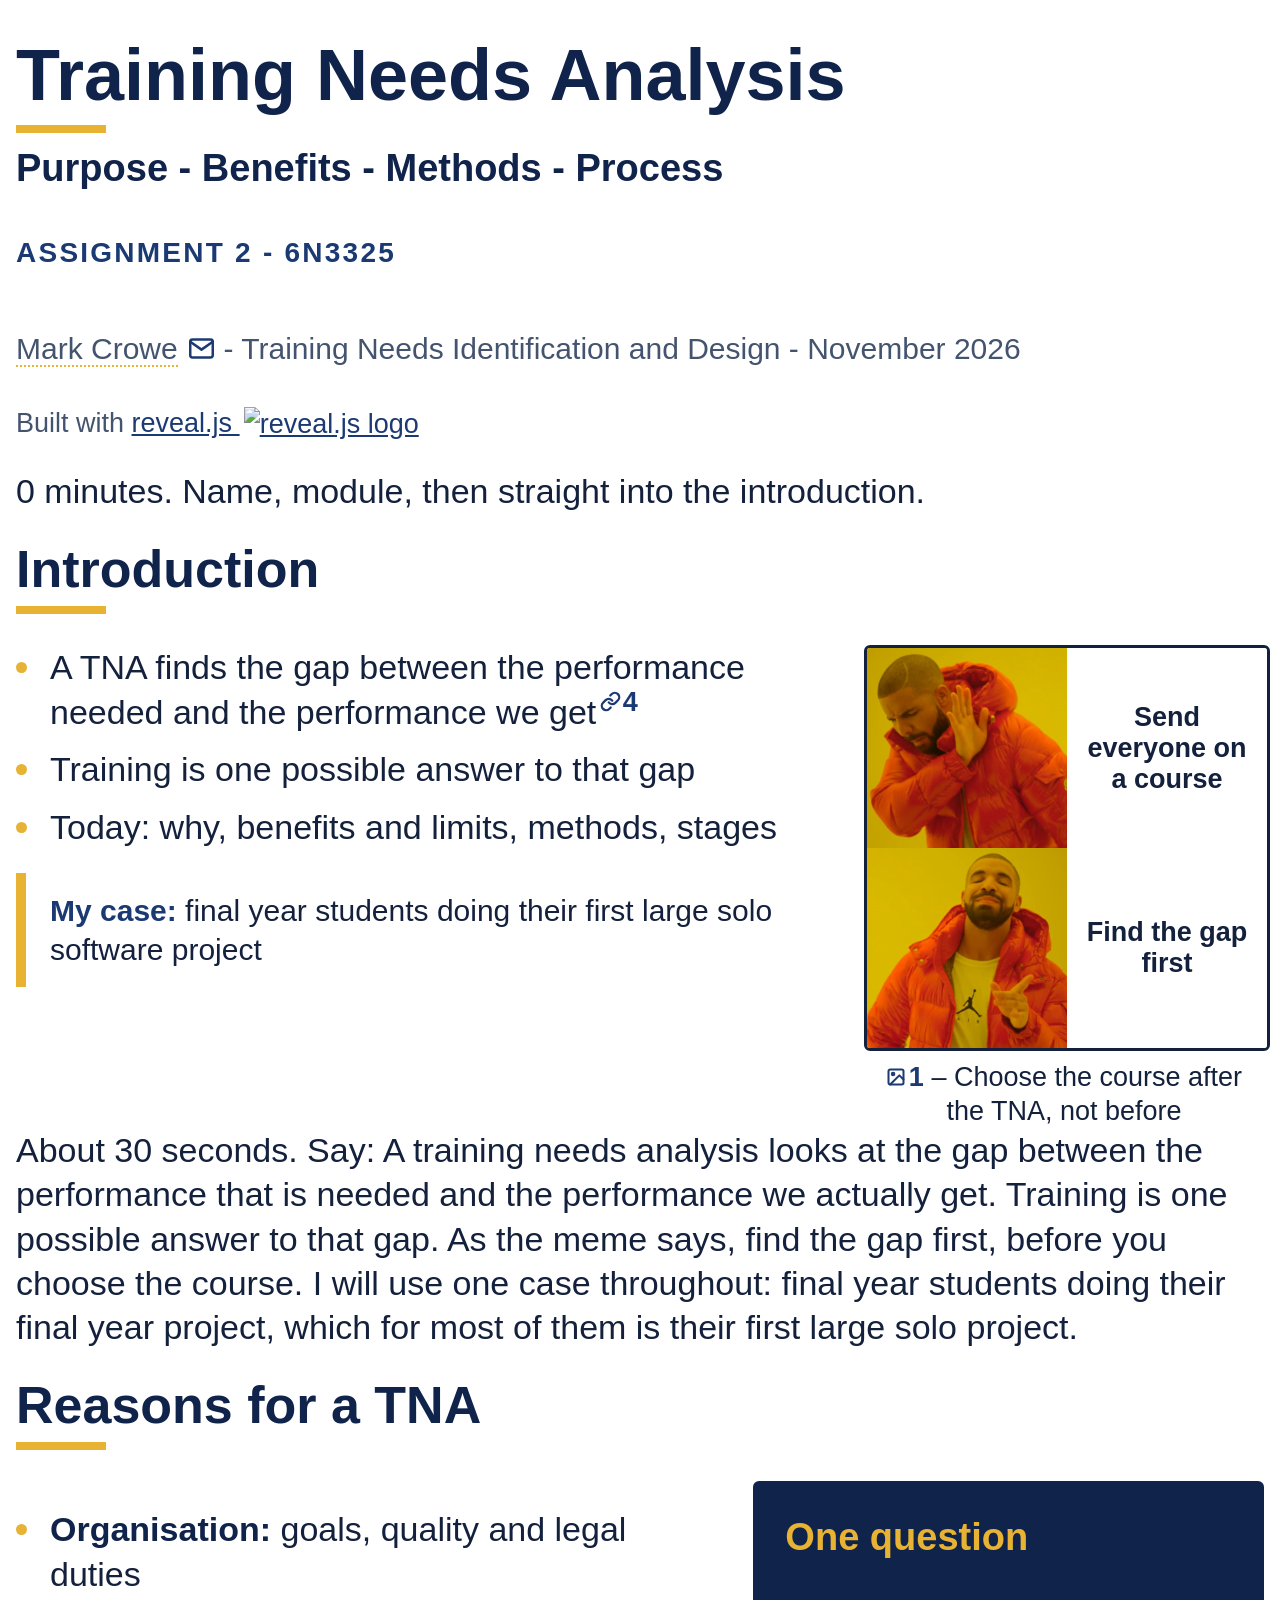
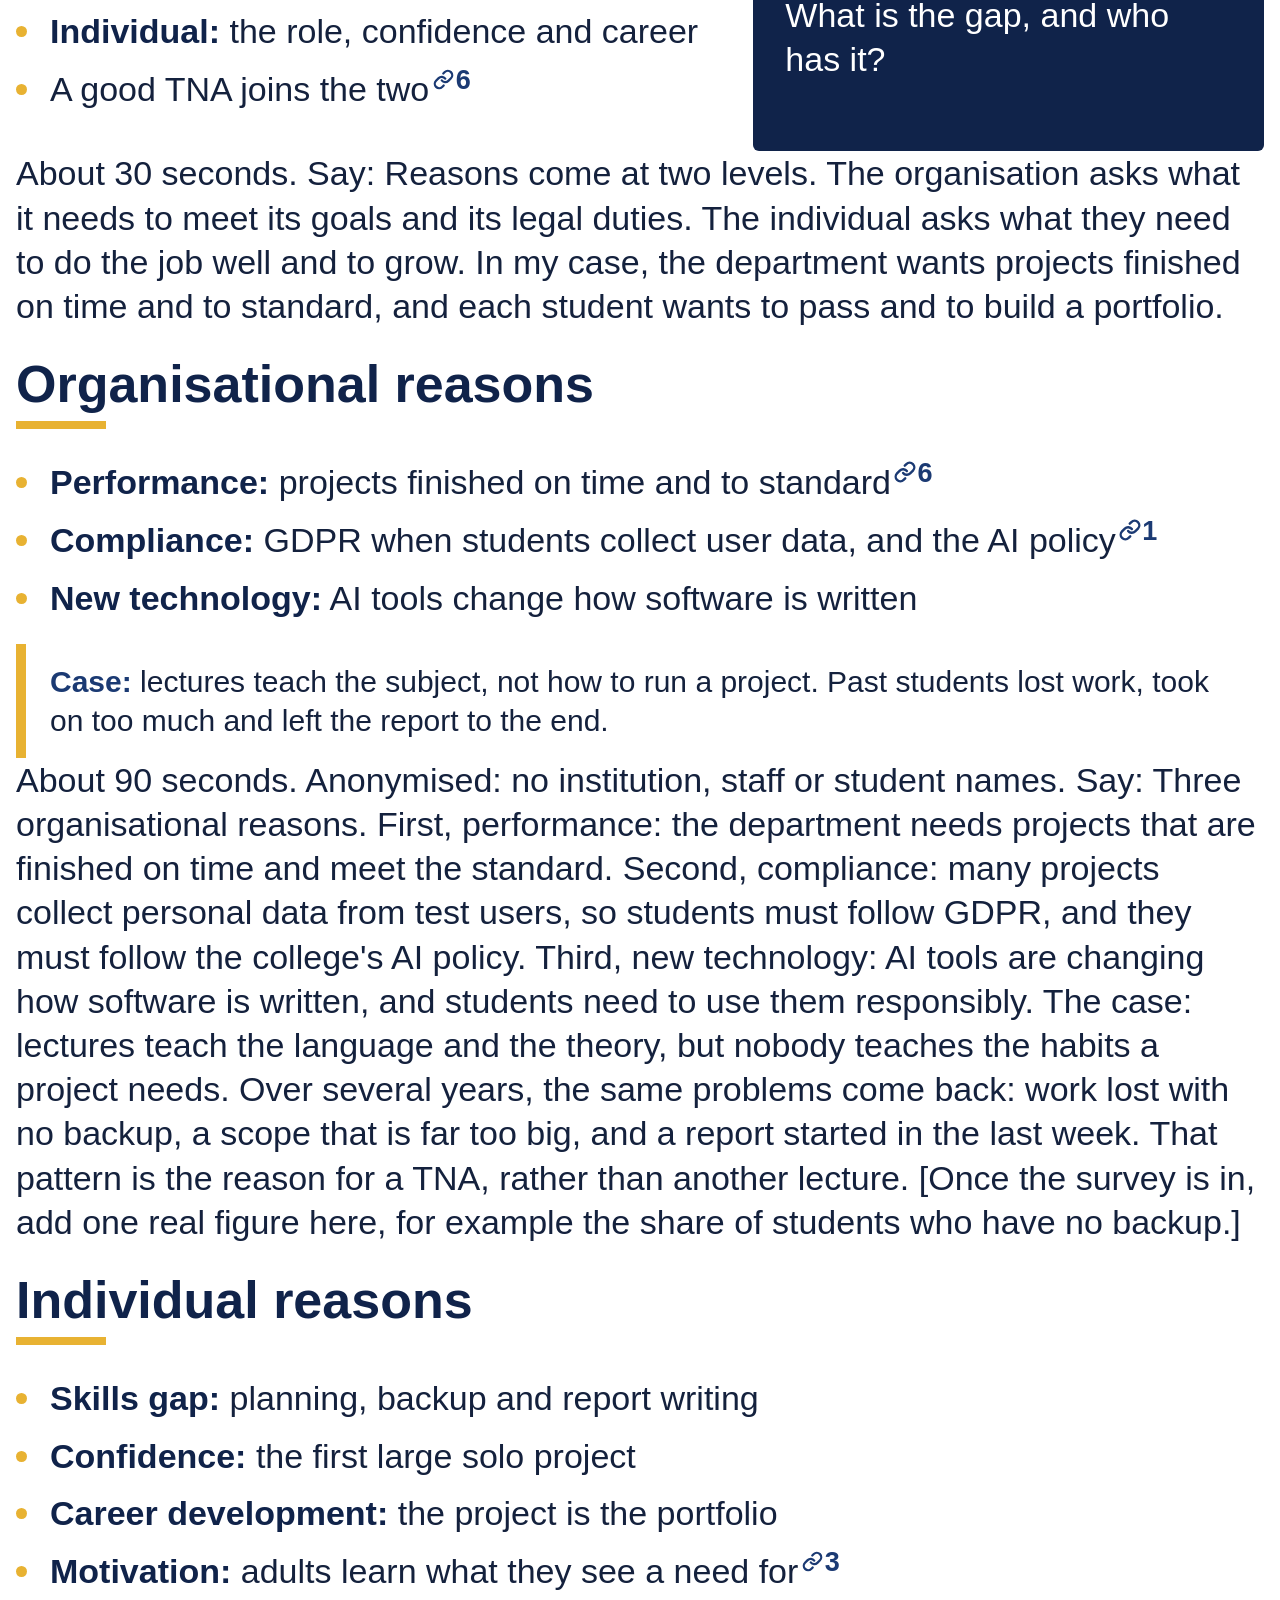
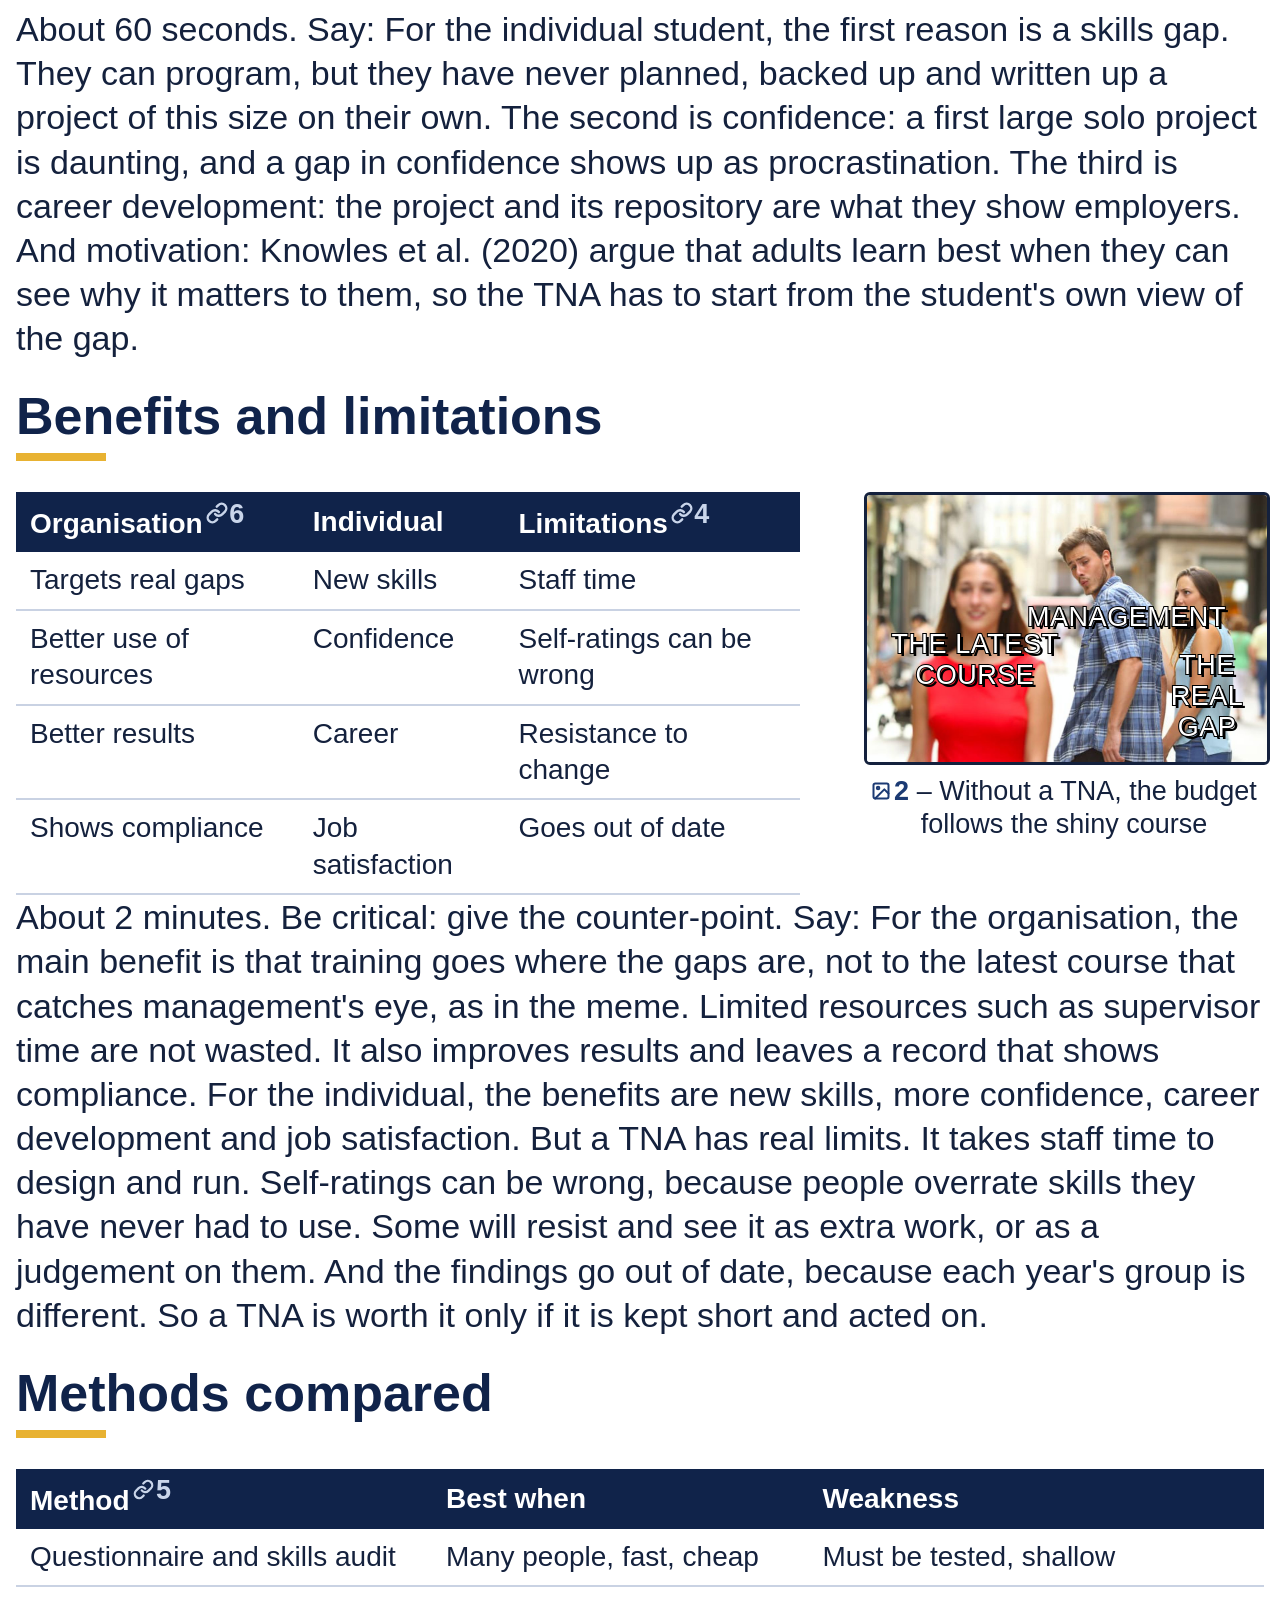
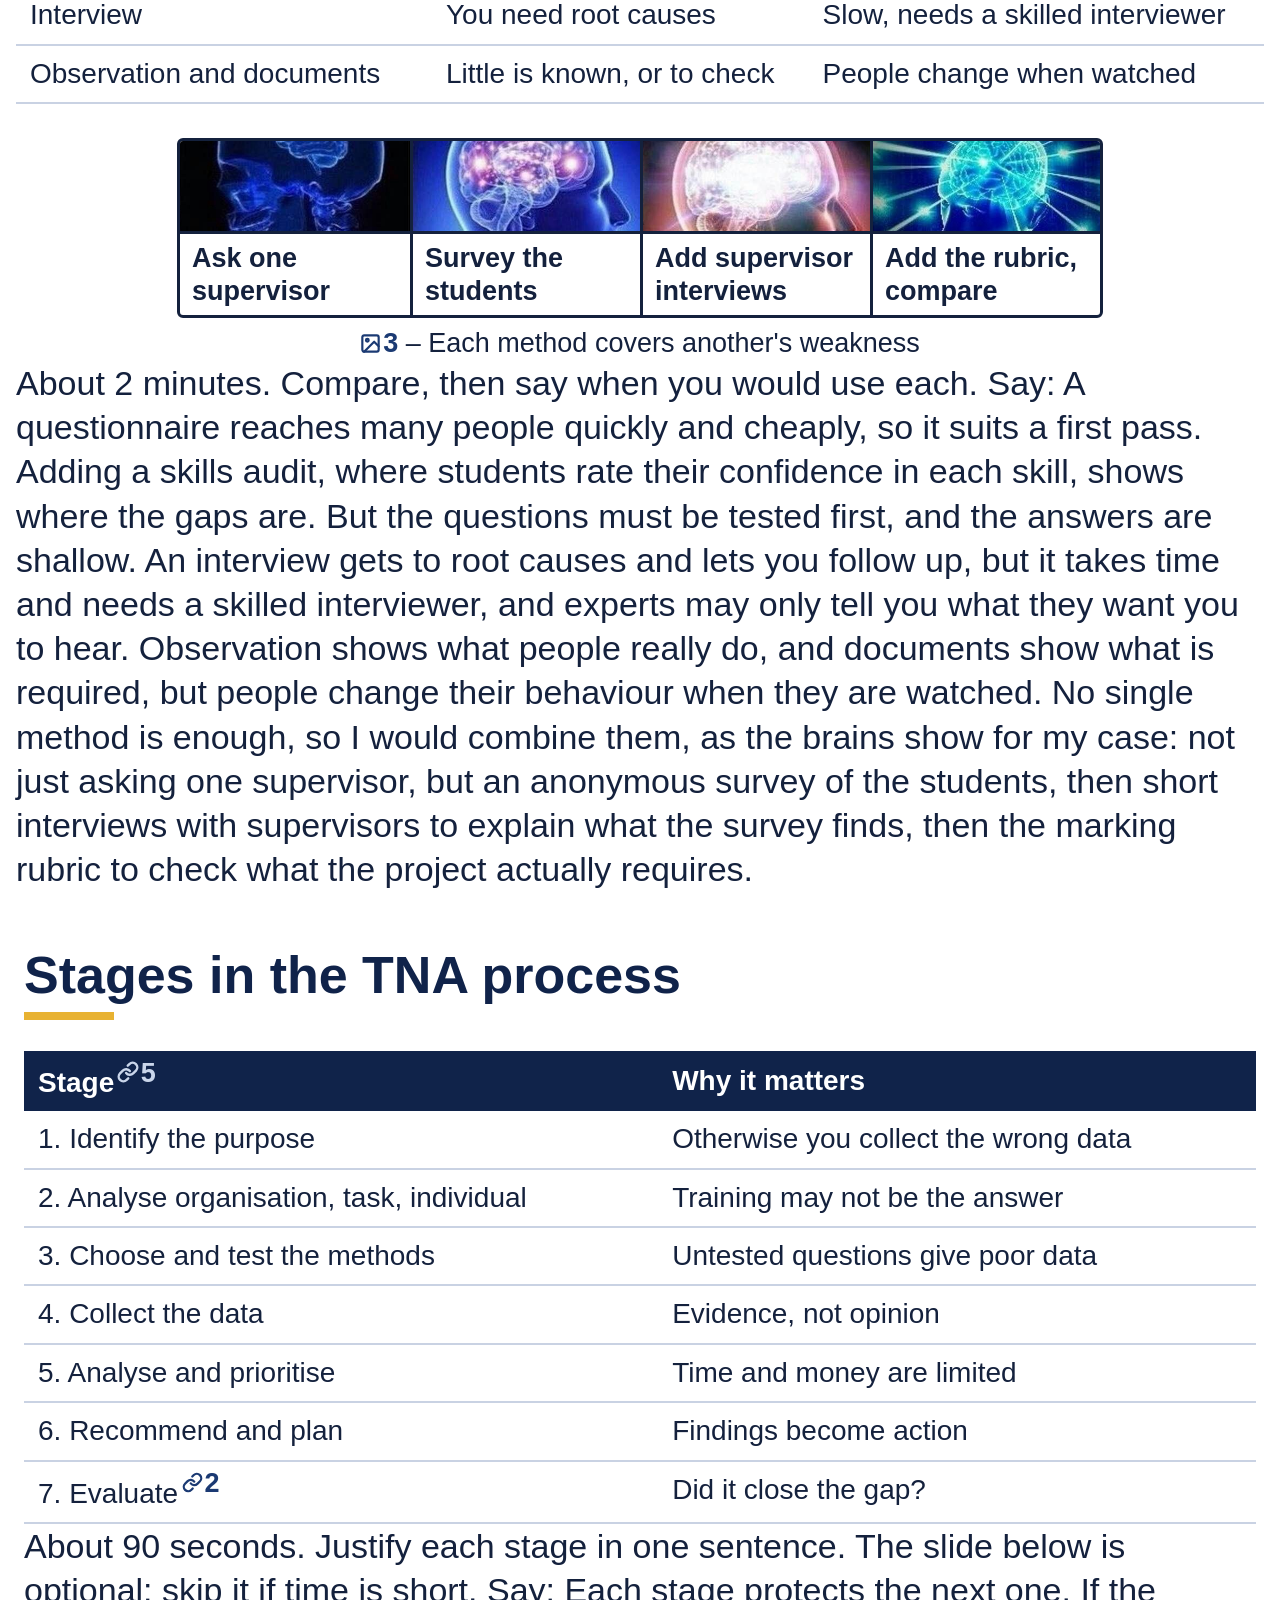
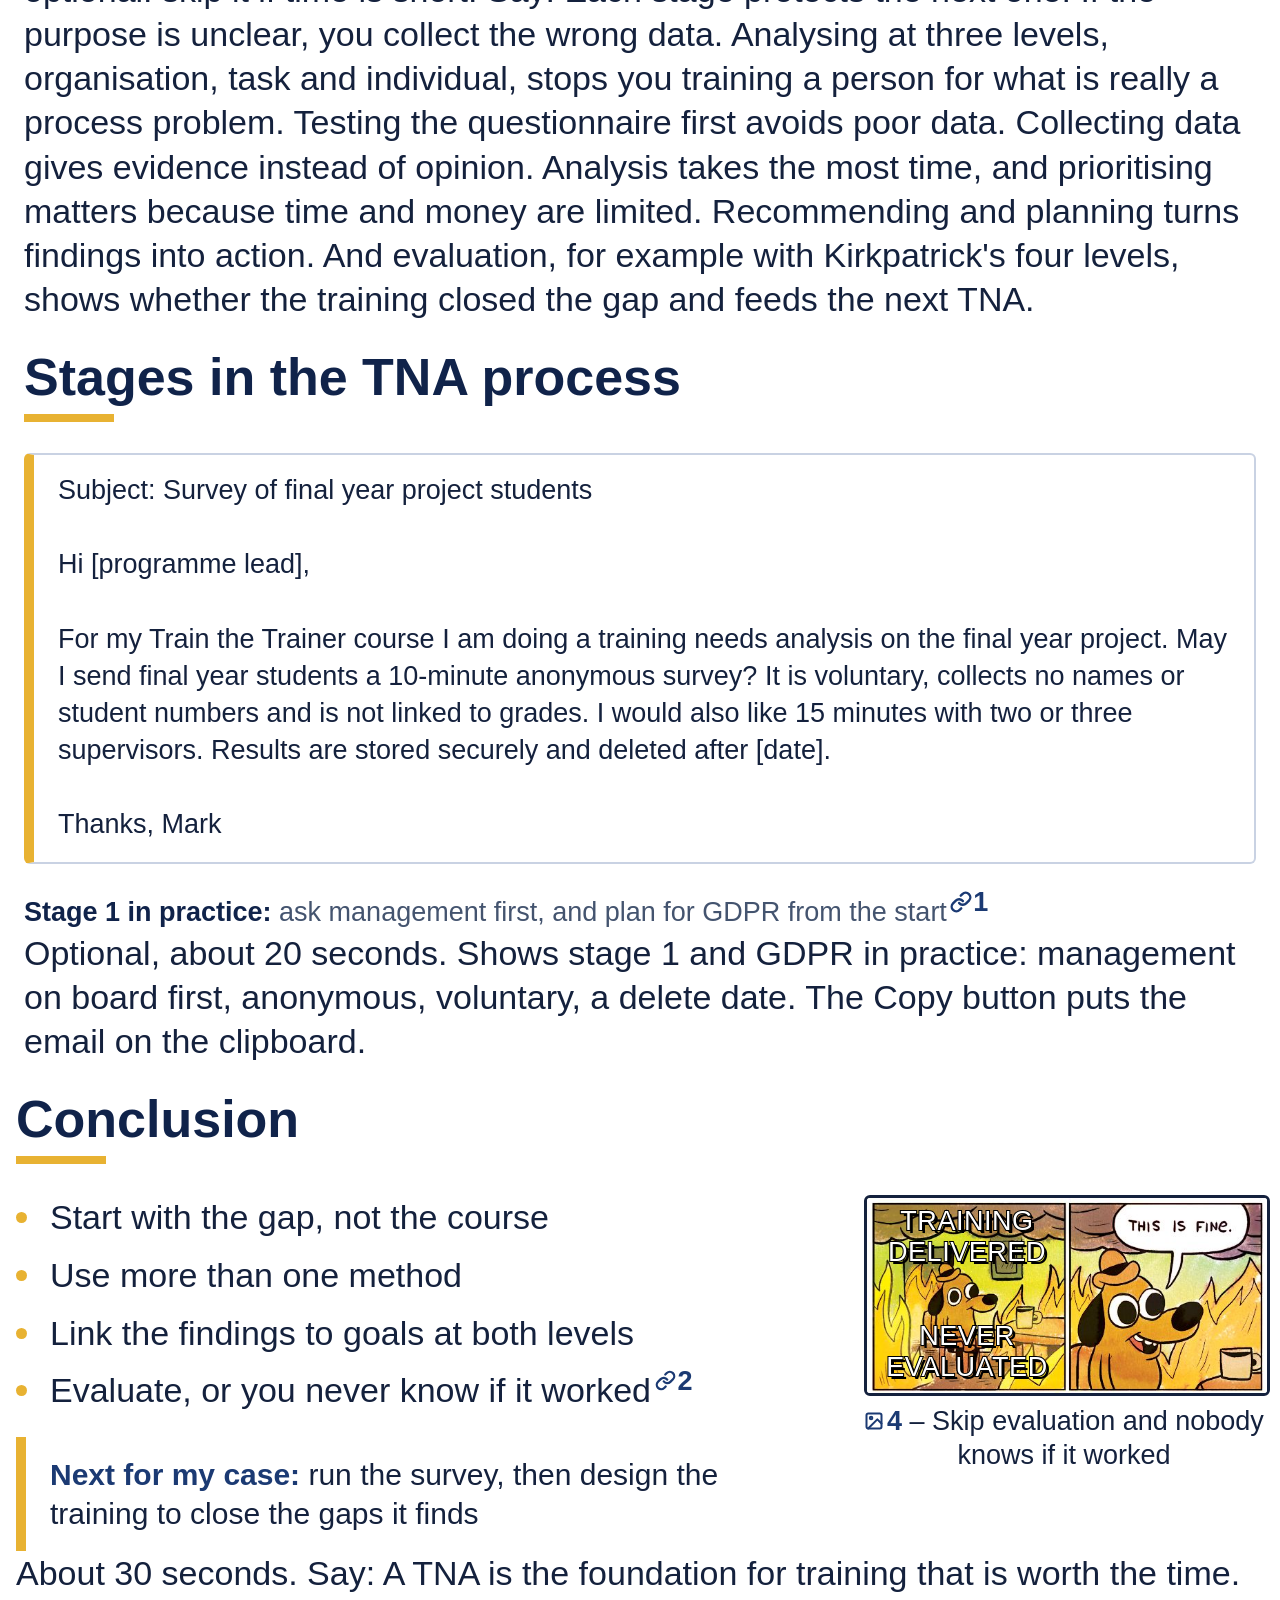
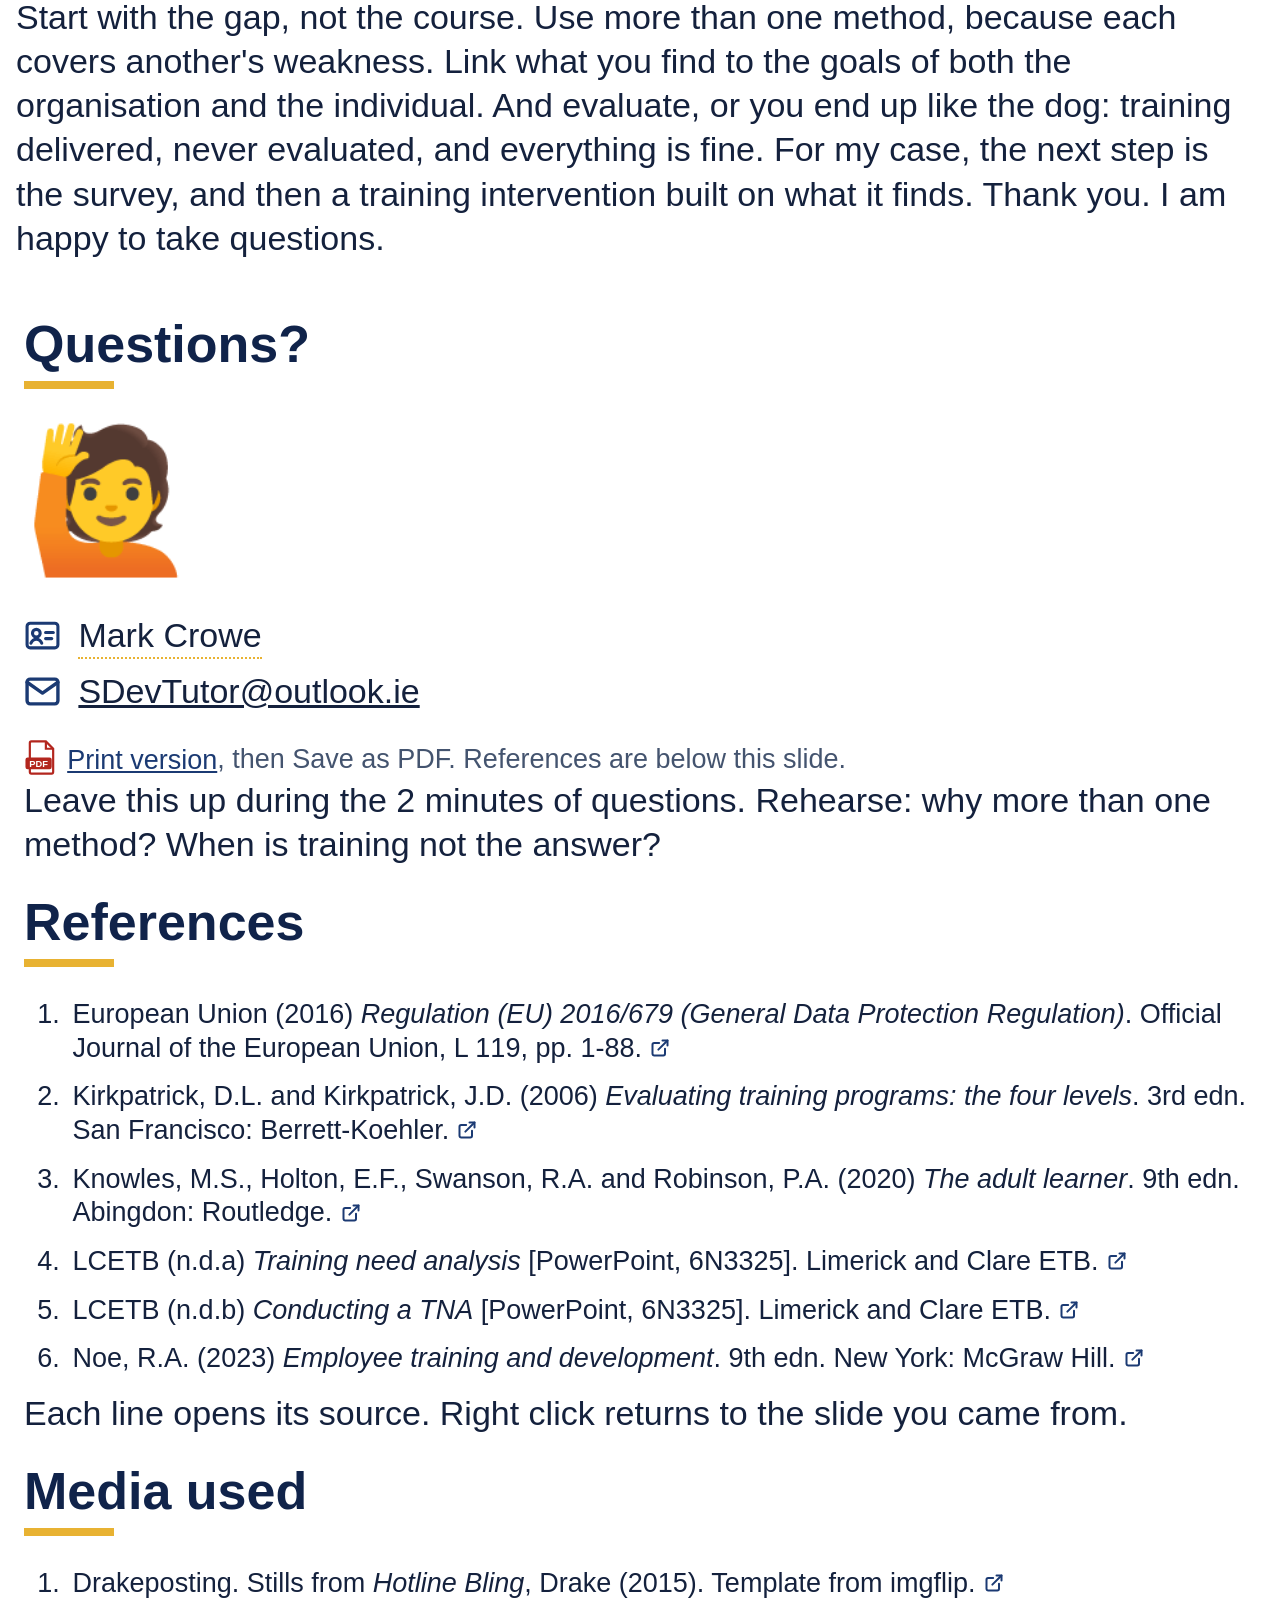
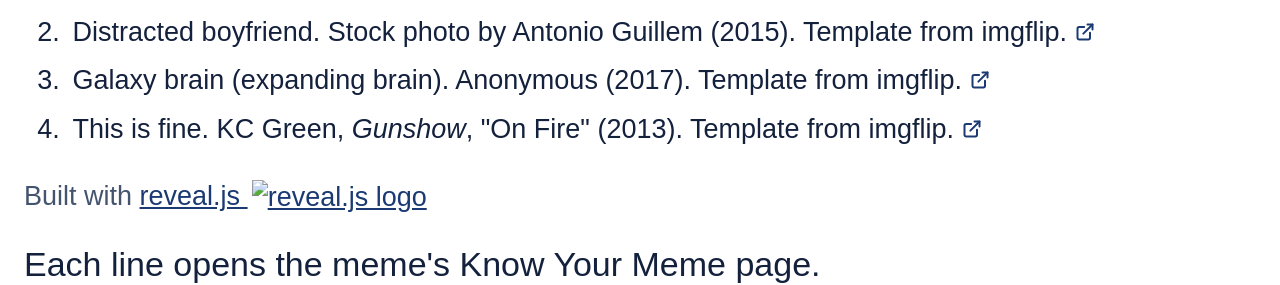
==== commit 82a8d1e4: "up" ====
--- a/asg2.html
+++ b/asg2.html
@@ -9,9 +9,9 @@
 	<title>Training Needs Analysis</title>
 	<link rel="stylesheet" href="https://cdn.jsdelivr.net/npm/reveal.js@5.1.0/dist/reset.css" />
 	<link rel="stylesheet" href="https://cdn.jsdelivr.net/npm/reveal.js@5.1.0/dist/reveal.css" />
-	<link rel="stylesheet" href="src/css/tna.css" />
+	<link rel="stylesheet" href="arj/css/tna.css" />
 	<link rel="stylesheet" href="src/css/asg2.css" />
-	<link rel="stylesheet" href="src/css/deck-controls.css" />
+	<link rel="stylesheet" href="arj/css/deck-controls.css" />
 </head>
 
 <!--
@@ -29,9 +29,9 @@
 	The entries (data-n, data-m, data-cite) on the last two slides are the one place to edit.
 
 	Contact: the name links to sdevtutors.github.io/mark-crowe, hover shows the address (data-tip).
-	Mouse only: wheel or left click next, right click back, middle click next section (src/js/deck.js).
+	Mouse only: wheel or left click next, right click back, middle click next section (arj/js/deck.js).
 	Slide list, contents, home, blackout, all slides and full screen buttons, and the numbering:
-	src/js/deck-controls.js. Type a number and press Enter to go to that slide.
+	arj/js/deck-controls.js. Type a number and press Enter to go to that slide.
 -->
 
 <body>
@@ -308,7 +308,7 @@
 	</div>
 	<script src="https://cdn.jsdelivr.net/npm/reveal.js@5.1.0/dist/reveal.js"></script>
 	<script src="https://cdn.jsdelivr.net/npm/reveal.js@5.1.0/plugin/notes/notes.js"></script>
-	<script src="src/js/deck-start.js"></script>
+	<script src="arj/js/deck-start.js"></script>
 	<script>
 		// Settings only. What each one does is described in the script it belongs to.
 		startDeck({
@@ -321,13 +321,14 @@
 			progress: true,
 			slideNumber: 'h.v',
 			transition: 'none',
-			mouseWheel: false, // src/js/deck.js handles the wheel
+			mouseWheel: false, // arj/js/deck.js handles the wheel
 			scrollActivationWidth: null, // keep the slides on a phone, not one long page
 			plugins: [RevealNotes],
 
-			stackBarLinks: true, // src/js/deck.js: click a grey bar to go to that slide
-			tapZones: true, // src/js/deck.js: on a touch screen, tap left to go back, right to go on
-			deckControls: { // src/js/deck-controls.js
+			stackBarLinks: true, // arj/js/deck.js: click a grey bar to go to that slide
+			tapZones: true, // arj/js/deck.js: on a touch screen, tap left to go back, right to go on
+			draw: false, // arj/js/deck-start.js: no drawing in this deck yet
+			deckControls: { // arj/js/deck-controls.js
 				contentsColumns: 4, contentsRows: 3,
 				contentsColumnsPortrait: 2, contentsRowsPortrait: 2,
 				contentsCaptions: false,
@@ -339,8 +340,8 @@
 			},
 
 			deckScripts: [
-				'src/js/deck-controls.js',
-				'src/js/deck.js',
+				'arj/js/deck-controls.js',
+				'arj/js/deck.js',
 			],
 		});
 	</script>
--- a/arj/css/tna.css
+++ b/arj/css/tna.css
@@ -0,0 +1,743 @@
+/*********************************************************
+ * FYP theme for reveal.js
+ * Based on the TNA theme: light slide, navy panel, gold accent.
+ * Slide size is 1280 x 720 px. Arial for text, Impact for memes.
+ *********************************************************/
+:root {
+	--navy: #10234a;
+	--navy-soft: #1b3a73;
+	--gold: #e8b232;
+	--paper: #f4f6fb;
+	--ink: #14213d;
+	--muted: #44546f;
+	--line: #c9d2e3;
+	--good: #2e7d4f;
+	--bad: #b3261e;
+	--emoji: "Segoe UI Emoji", "Apple Color Emoji", "Noto Color Emoji", sans-serif;
+	--meme: Impact, "Arial Black", "Helvetica Neue", sans-serif;
+}
+
+.reveal-viewport {
+	background: var(--paper);
+}
+
+.reveal {
+	font-family: Arial, Helvetica, sans-serif;
+	font-size: 34px;
+	line-height: 1.3;
+	color: var(--ink);
+}
+
+.reveal .slides {
+	text-align: left;
+}
+
+.reveal .slides section {
+	padding: 0 8px;
+}
+
+/* A vertical stack is only a wrapper, so it gets no padding of its own */
+.reveal .slides > section.stack {
+	padding: 0;
+}
+
+/* Headings: sentence case as written, gold bar underneath */
+.reveal h1,
+.reveal h2,
+.reveal h3 {
+	font-family: Arial, Helvetica, sans-serif;
+	color: var(--navy);
+	font-weight: bold;
+	text-transform: none;
+	letter-spacing: 0;
+	line-height: 1.1;
+	margin: 0 0 0.6em;
+}
+
+.reveal h2 {
+	font-size: 52px;
+	padding-bottom: 0.3em;
+	background: linear-gradient(var(--gold), var(--gold)) no-repeat bottom left / 90px 8px;
+}
+
+/* Progress bar along the bottom, in gold */
+.reveal .progress {
+	height: 8px;
+	color: var(--gold);
+	background: rgba(16, 35, 74, 0.12);
+}
+
+.reveal h3 {
+	font-size: 38px;
+}
+
+/* Lists: gold bullets */
+.reveal ul,
+.reveal ol {
+	display: block;
+	margin: 0;
+	padding-left: 1.1em;
+}
+
+.reveal li {
+	margin-bottom: 0.4em;
+}
+
+.reveal ul {
+	list-style: none;
+	padding-left: 0;
+}
+
+.reveal ul > li {
+	position: relative;
+	padding-left: 1em;
+}
+
+.reveal ul > li::before {
+	content: "";
+	position: absolute;
+	left: 0;
+	top: 0.5em;
+	width: 0.32em;
+	height: 0.32em;
+	background: var(--gold);
+	border-radius: 50%;
+}
+
+.reveal ul ul {
+	margin-top: 0.3em;
+	font-size: 0.85em;
+}
+
+.reveal strong {
+	color: var(--navy);
+}
+
+.reveal a {
+	color: var(--navy-soft);
+}
+
+.reveal code {
+	font-family: Consolas, "Courier New", monospace;
+	background: #e6ebf5;
+	padding: 0 0.2em;
+	border-radius: 4px;
+}
+
+/* Reference marker: 🔗¹ */
+.reveal a.ref {
+	text-decoration: none;
+	white-space: nowrap;
+	font-family: var(--emoji);
+	font-size: 0.8em;
+}
+
+.reveal a.ref sup {
+	font-family: Arial, Helvetica, sans-serif;
+	font-size: 0.65em;
+	font-weight: bold;
+	color: var(--navy-soft);
+	vertical-align: super;
+}
+
+/* Two column layout: content left, navy panel right */
+.reveal .split {
+	display: grid;
+	grid-template-columns: 1.35fr 1fr;
+	gap: 48px;
+	align-items: center;
+}
+
+.reveal .split.even {
+	grid-template-columns: 1fr 1fr;
+}
+
+.reveal .panel {
+	background: var(--navy);
+	color: #fff;
+	padding: 36px 32px;
+	border-radius: 6px;
+	align-self: center;
+}
+
+.reveal .panel strong,
+.reveal .panel h3 {
+	color: var(--gold);
+}
+
+.reveal .panel ul > li,
+.reveal .panel a {
+	color: #fff;
+}
+
+.reveal .panel a.ref sup {
+	color: var(--gold);
+}
+
+/* Title slide */
+.reveal .title-slide h1 {
+	font-size: 72px;
+	margin-bottom: 0.2em;
+}
+
+.reveal .title-slide .kicker {
+	display: inline-block;
+	padding-top: 0.5em;
+	border-top: 8px solid var(--gold);
+	color: var(--navy-soft);
+	font-weight: bold;
+	letter-spacing: 0.08em;
+	text-transform: uppercase;
+	font-size: 28px;
+}
+
+.reveal .title-slide .byline {
+	color: var(--muted);
+	font-size: 30px;
+	margin-top: 1em;
+}
+
+.reveal .title-slide .built-with {
+	margin-top: 1.4em;
+	font-size: 26px;
+	color: var(--muted);
+}
+
+.reveal .title-slide .built-with img {
+	height: 1.3em;
+	margin: 0 0.15em;
+	vertical-align: middle;
+}
+
+/* Contact: the name links to the website, hover shows the address (data-tip);
+ * the mail icon shows the email address. Neither is a reference.
+ * Icons: Feather Icons (MIT) for mail, contact card drawn for this deck. */
+:root {
+	--icon-mail: url("data:image/svg+xml,%3Csvg xmlns='http://www.w3.org/2000/svg' viewBox='0 0 24 24' fill='none' stroke='black' stroke-width='2.2' stroke-linecap='round' stroke-linejoin='round'%3E%3Cpath d='M4 4h16c1.1 0 2 .9 2 2v12c0 1.1-.9 2-2 2H4c-1.1 0-2-.9-2-2V6c0-1.1.9-2 2-2z'/%3E%3Cpolyline points='22,6 12,13 2,6'/%3E%3C/svg%3E");
+	--icon-card: url("data:image/svg+xml,%3Csvg xmlns='http://www.w3.org/2000/svg' viewBox='0 0 24 24' fill='none' stroke='black' stroke-width='2' stroke-linecap='round' stroke-linejoin='round'%3E%3Crect x='2' y='4' width='20' height='16' rx='2'/%3E%3Ccircle cx='8' cy='10.5' r='2.5'/%3E%3Cpath d='M4.5 17c.7-1.7 2-2.6 3.5-2.6s2.8.9 3.5 2.6'/%3E%3Cline x1='14' y1='10' x2='19' y2='10'/%3E%3Cline x1='14' y1='14' x2='18' y2='14'/%3E%3C/svg%3E");
+}
+
+.reveal a.person {
+	color: inherit;
+	text-decoration: none;
+	border-bottom: 2px dotted var(--gold);
+}
+
+.reveal a.person:hover,
+.reveal a.person:focus-visible {
+	color: var(--navy-soft);
+}
+
+.reveal a.mail-link {
+	display: inline-block;
+	width: 0.9em;
+	height: 0.9em;
+	margin-left: 0.35em;
+	vertical-align: -0.1em;
+	background: var(--navy-soft);
+	-webkit-mask: var(--icon-mail) center / contain no-repeat;
+	mask: var(--icon-mail) center / contain no-repeat;
+}
+
+/* An email address shown as a picture (tools/email_svg.py), linked by
+ * a[data-mail] in arj/js/deck.js */
+.reveal a.mail-picture img {
+	height: 1.5em;
+	margin: 0;
+	vertical-align: -0.3em;
+}
+
+/* Title slide: version, date and copyright */
+.reveal .title-slide .copyright {
+	margin-top: 1.2em;
+	font-size: 20px;
+	color: var(--muted);
+}
+
+/* Tables */
+.reveal table {
+	width: 100%;
+	border-collapse: collapse;
+	font-size: 29px;
+}
+
+.reveal th {
+	background: var(--navy);
+	color: #fff;
+	text-align: left;
+	padding: 12px 16px;
+	font-weight: bold;
+}
+
+.reveal td {
+	padding: 12px 16px;
+	border-bottom: 2px solid var(--line);
+	vertical-align: top;
+}
+
+/* Small grey line under a slide */
+.reveal .cite {
+	margin: 1em 0 0;
+	font-size: 25px;
+	color: var(--muted);
+}
+
+/* Keyboard keys on the reveal.js slide */
+.reveal kbd {
+	display: inline-block;
+	min-width: 1.4em;
+	padding: 0.05em 0.35em;
+	border: 2px solid var(--line);
+	border-bottom-width: 4px;
+	border-radius: 6px;
+	background: #fff;
+	color: var(--ink);
+	font-family: Arial, Helvetica, sans-serif;
+	font-size: 0.85em;
+	text-align: center;
+}
+
+/* Terminal style code block */
+.reveal pre.terminal {
+	box-sizing: border-box;
+	width: 100%;
+	margin: 0;
+	box-shadow: none;
+	background: #0d1626;
+	color: #d7e2f5;
+	border-radius: 8px;
+	padding: 20px 24px;
+	font-size: 30px;
+	line-height: 1.45;
+}
+
+.reveal pre.terminal code {
+	font-size: inherit;
+	background: none;
+	padding: 0;
+	max-height: none;
+}
+
+.reveal pre.terminal .hash {
+	color: var(--gold);
+}
+
+.reveal pre.terminal .bad {
+	color: #ff8a80;
+}
+
+.reveal pre.terminal .good {
+	color: #8fe3a6;
+}
+
+/* Images: memes and comics */
+.reveal .figure {
+	text-align: center;
+}
+
+.reveal .figure img {
+	max-height: 440px;
+	margin: 0 auto;
+	background: #fff;
+	border: 2px solid var(--line);
+	border-radius: 6px;
+}
+
+.reveal .figure.comic img {
+	max-height: 500px;
+	padding: 12px;
+}
+
+.reveal .figure p {
+	margin: 0.5em 0 0;
+	font-size: 26px;
+	color: var(--muted);
+}
+
+/*********************************************************
+ * Memes: template images live in src/img/meme (sources in
+ * src/img/meme/readme.md). Captions are HTML so they stay editable.
+ *********************************************************/
+.reveal .meme {
+	margin: 0 auto;
+	border: 3px solid var(--ink);
+	border-radius: 6px;
+	overflow: hidden;
+	background: #fff;
+}
+
+.reveal .meme-credit {
+	margin: 0.4em 0 0;
+	font-size: 24px;
+	color: var(--muted);
+	text-align: center;
+}
+
+.reveal .emoji {
+	font-family: var(--emoji);
+	line-height: 1;
+}
+
+/* Classic meme caption: white Impact with black outline */
+.reveal .impact {
+	font-family: var(--meme);
+	text-transform: uppercase;
+	color: #fff;
+	letter-spacing: 0.02em;
+	-webkit-text-stroke: 2px #000;
+	paint-order: stroke fill;
+	text-shadow: 3px 3px 0 #000;
+}
+
+/* Template image with captions placed on top.
+ * Two sizes, so memes match across the deck:
+ *   full  (default)  480px tall, for a meme on its own slide
+ *   small            400px wide, beside or under the slide content */
+.reveal .meme.overlay {
+	position: relative;
+	width: max-content;
+	line-height: 0;
+}
+
+.reveal .meme.overlay > img {
+	display: block;
+	width: auto;
+	height: 480px;
+	max-width: none;
+	max-height: none;
+	margin: 0;
+	border: 0;
+}
+
+.reveal .meme.overlay.small > img {
+	width: 400px;
+	height: auto;
+}
+
+.reveal .meme.overlay .cap {
+	position: absolute;
+	box-sizing: border-box;
+	line-height: 1.15;
+	text-align: center;
+}
+
+/* Drake: text in the white right half */
+.reveal .drake .cap {
+	left: 50%;
+	width: 50%;
+	height: 50%;
+	display: flex;
+	align-items: center;
+	justify-content: center;
+	padding: 0 18px;
+	font-size: 30px;
+	font-weight: bold;
+	color: var(--ink);
+}
+
+.reveal .drake.small .cap {
+	padding: 0 12px;
+	font-size: 27px;
+}
+
+.reveal .drake .cap.no { top: 0; }
+.reveal .drake .cap.yes { top: 50%; }
+
+/* Distracted boyfriend: a label on each person */
+.reveal .boyfriend .cap {
+	font-size: 34px;
+}
+
+.reveal .boyfriend .cap.shiny { left: 8%; width: 40%; top: 66%; }
+.reveal .boyfriend .cap.you { left: 47%; width: 28%; top: 52%; }
+.reveal .boyfriend .cap.planned { left: 73%; width: 26%; top: 70%; }
+
+.reveal .boyfriend.small .cap { font-size: 27px; }
+.reveal .boyfriend.small .cap.shiny { left: 4%; width: 46%; top: 50%; }
+.reveal .boyfriend.small .cap.you { left: 40%; width: 40%; top: 40%; }
+.reveal .boyfriend.small .cap.planned { left: 70%; width: 30%; top: 58%; }
+
+/* This is fine: caption on the left panel, the bubble is in the image */
+.reveal .fine .cap {
+	left: 0;
+	width: 50%;
+	font-size: 44px;
+}
+
+.reveal .fine.small .cap {
+	font-size: 27px;
+}
+
+.reveal .fine .cap.top { top: 4%; }
+.reveal .fine .cap.bottom { bottom: 5%; }
+
+/* Expanding brain: the four brains cropped into one row, so it stays landscape */
+.reveal .brain {
+	display: grid;
+	grid-template-columns: repeat(4, 280px);
+	width: max-content;
+}
+
+.reveal .brain > div + div {
+	border-left: 3px solid var(--ink);
+}
+
+.reveal .brain .pic {
+	height: 180px;
+	background: url("../img/meme/expanding-brain.jpg") no-repeat;
+	background-size: 566px 793px;
+	border-bottom: 3px solid var(--ink);
+}
+
+.reveal .brain .b1 .pic { background-position: -284px -9px; }
+.reveal .brain .b2 .pic { background-position: -284px -210px; }
+.reveal .brain .b3 .pic { background-position: -284px -402px; }
+.reveal .brain .b4 .pic { background-position: -284px -594px; }
+
+.reveal .brain .text {
+	padding: 14px 16px;
+	font-size: 27px;
+	font-weight: bold;
+	line-height: 1.2;
+}
+
+/* Small brain: a short strip under the slide content, cropped to the brains */
+.reveal .brain.small {
+	grid-template-columns: repeat(4, 230px);
+}
+
+.reveal .brain.small .pic {
+	height: 90px;
+	background-size: 465px 652px;
+}
+
+.reveal .brain.small .b1 .pic { background-position: -233px -36px; }
+.reveal .brain.small .b2 .pic { background-position: -233px -202px; }
+.reveal .brain.small .b3 .pic { background-position: -233px -359px; }
+.reveal .brain.small .b4 .pic { background-position: -233px -522px; }
+
+.reveal .brain.small .text {
+	padding: 8px 12px;
+}
+
+/* Final slide: questions */
+.reveal .questions {
+	text-align: center;
+}
+
+.reveal .questions h1 {
+	font-size: 96px;
+	margin: 0.2em 0;
+}
+
+.reveal .questions .emoji {
+	font-size: 140px;
+}
+
+.reveal .questions .print {
+	margin-top: 1.2em;
+	font-size: 27px;
+	color: var(--muted);
+}
+
+/* Expectation vs reality, also used for "works on my machine" */
+.reveal .vs {
+	display: grid;
+	grid-template-columns: 1fr 1fr;
+	width: 1040px;
+}
+
+.reveal .vs > div {
+	padding: 26px 24px;
+	text-align: center;
+	background: #3d4f6b;
+}
+
+.reveal .vs > div + div {
+	border-left: 3px solid var(--ink);
+	background: #6b2f2f;
+}
+
+.reveal .vs .emoji {
+	display: block;
+	font-size: 120px;
+	margin: 12px 0;
+}
+
+.reveal .vs .impact {
+	font-size: 40px;
+	line-height: 1.15;
+}
+
+/* Links slides */
+.reveal .links {
+	columns: 2;
+	column-gap: 40px;
+	font-size: 22px;
+	line-height: 1.3;
+	padding-left: 0;
+	list-style: none;
+	counter-reset: link var(--start, 0);
+}
+
+.reveal .links li {
+	break-inside: avoid;
+	margin-bottom: 0.45em;
+	counter-increment: link;
+}
+
+.reveal .links li::before {
+	content: "🔗" counter(link) " ";
+	font-family: var(--emoji);
+	font-weight: bold;
+	color: var(--navy-soft);
+}
+
+/* Slide number, bottom centre, clear of the arrows in the bottom right corner */
+.reveal .slide-number a {
+	text-decoration: none;
+}
+
+.reveal .slide-number {
+	left: 50%;
+	right: auto;
+	bottom: 14px;
+	transform: translateX(-50%);
+	font-family: Arial, Helvetica, sans-serif;
+	font-size: 24px;
+	color: var(--muted);
+	background: transparent;
+}
+
+/* Tooltip for 🔗 links, shown by arj/js/deck.js. It sits outside the
+ * slides, so its size is set in screen pixels by the script. */
+#ref-tip {
+	position: fixed;
+	z-index: 100;
+	max-width: min(70vw, 900px);
+	padding: 0.4em 0.7em;
+	background: var(--navy);
+	color: #fff;
+	border-left: 6px solid var(--gold);
+	border-radius: 6px;
+	box-shadow: 0 6px 18px rgba(0, 0, 0, 0.25);
+	font-family: Arial, Helvetica, sans-serif;
+	line-height: 1.3;
+	pointer-events: none;
+	opacity: 0;
+	visibility: hidden;
+	transition: opacity 0.12s;
+}
+
+#ref-tip.visible {
+	opacity: 1;
+	visibility: visible;
+}
+
+/* Position in a vertical stack, drawn by arj/js/deck.js under the heading.
+ * One piece per slide in the stack; the gold one is the slide you are on.
+ * It replaces the single gold bar on those headings. The pieces share the
+ * full width of the slide, so it is always one complete line from the
+ * left edge, whether a stack has 2 slides or 50. */
+.reveal .has-stack-bar {
+	background: none;
+	padding-bottom: 0.15em;
+}
+
+.reveal .stack-bar {
+	display: flex;
+	width: 100%;
+	gap: 6px;
+	margin: 0 0 0.9em;
+}
+
+/* Pieces are buttons with stackBarLinks, with a taller invisible area to click */
+.reveal .stack-bar span,
+.reveal .stack-bar button {
+	flex: 1 1 0;
+	min-width: 6px;
+	height: 10px;
+	padding: 0;
+	border: 0;
+	background: var(--line);
+}
+
+.reveal .stack-bar button {
+	position: relative;
+	cursor: pointer;
+}
+
+.reveal .stack-bar button::after {
+	content: "";
+	position: absolute;
+	inset: -8px 0;
+}
+
+.reveal .stack-bar button:hover,
+.reveal .stack-bar button:focus-visible {
+	background: var(--navy-soft);
+}
+
+.reveal .stack-bar span.on,
+.reveal .stack-bar button.on {
+	background: var(--gold);
+}
+
+/* Copy button on code boxes, added by arj/js/deck.js */
+.reveal pre.has-copy {
+	position: relative;
+}
+
+.reveal .copy-button {
+	position: absolute;
+	top: 10px;
+	right: 10px;
+	padding: 4px 14px;
+	border: 2px solid var(--navy);
+	border-radius: 6px;
+	background: #fff;
+	color: var(--navy);
+	font: bold 24px/1.2 Arial, Helvetica, sans-serif;
+	cursor: pointer;
+}
+
+.reveal .copy-button:hover,
+.reveal .copy-button:focus-visible {
+	background: var(--gold);
+}
+
+/* Footnote jump: the line you landed on, and the way back (arj/js/deck.js) */
+.reveal .entry-target {
+	background: #fff3cf;
+	outline: 3px solid var(--gold);
+	outline-offset: 4px;
+}
+
+.reveal .ref-back {
+	margin-left: 0.6em;
+	padding: 2px 12px;
+	border: 2px solid var(--navy);
+	border-radius: 6px;
+	background: #fff;
+	color: var(--navy);
+	font: bold 0.85em/1.3 Arial, Helvetica, sans-serif;
+	cursor: pointer;
+	white-space: nowrap;
+}
+
+.reveal .ref-back:hover,
+.reveal .ref-back:focus-visible {
+	background: var(--gold);
+}
+
+/* 🔗 inside a navy table header */
+.reveal th a.ref sup {
+	color: var(--gold);
+}
+
+/* Print version: the short citation follows each 🔗, as there is no hover */
+html.print-pdf .reveal a.ref[data-cite]::after {
+	content: " (" attr(data-cite) ")";
+	font-family: Arial, Helvetica, sans-serif;
+	color: var(--muted);
+}
--- a/src/css/asg2.css
+++ b/src/css/asg2.css
@@ -298,35 +298,7 @@
 	margin: 0 0.1em 0 0;
 }
 
-/* Contact: the name links to the website, hover shows the address (data-tip);
- * the mail icon shows the email address. Neither is a reference.
- * Icons: Feather Icons (MIT) for mail, contact card drawn for this deck. */
-:root {
-	--icon-mail: url("data:image/svg+xml,%3Csvg xmlns='http://www.w3.org/2000/svg' viewBox='0 0 24 24' fill='none' stroke='black' stroke-width='2.2' stroke-linecap='round' stroke-linejoin='round'%3E%3Cpath d='M4 4h16c1.1 0 2 .9 2 2v12c0 1.1-.9 2-2 2H4c-1.1 0-2-.9-2-2V6c0-1.1.9-2 2-2z'/%3E%3Cpolyline points='22,6 12,13 2,6'/%3E%3C/svg%3E");
-	--icon-card: url("data:image/svg+xml,%3Csvg xmlns='http://www.w3.org/2000/svg' viewBox='0 0 24 24' fill='none' stroke='black' stroke-width='2' stroke-linecap='round' stroke-linejoin='round'%3E%3Crect x='2' y='4' width='20' height='16' rx='2'/%3E%3Ccircle cx='8' cy='10.5' r='2.5'/%3E%3Cpath d='M4.5 17c.7-1.7 2-2.6 3.5-2.6s2.8.9 3.5 2.6'/%3E%3Cline x1='14' y1='10' x2='19' y2='10'/%3E%3Cline x1='14' y1='14' x2='18' y2='14'/%3E%3C/svg%3E");
-}
-
-.reveal a.person {
-	color: inherit;
-	text-decoration: none;
-	border-bottom: 2px dotted var(--gold);
-}
-
-.reveal a.person:hover,
-.reveal a.person:focus-visible {
-	color: var(--navy-soft);
-}
-
-.reveal a.mail-link {
-	display: inline-block;
-	width: 0.9em;
-	height: 0.9em;
-	margin-left: 0.35em;
-	vertical-align: -0.1em;
-	background: var(--navy-soft);
-	-webkit-mask: var(--icon-mail) center / contain no-repeat;
-	mask: var(--icon-mail) center / contain no-repeat;
-}
+/* The name and mail icon (a.person, a.mail-link) are styled in arj/css/tna.css */
 
 .reveal .contact {
 	display: flex;
--- a/arj/css/deck-controls.css
+++ b/arj/css/deck-controls.css
@@ -0,0 +1,478 @@
+/*********************************************************
+ * Deck controls (arj/js/deck-controls.js): the button docks, the slide list
+ * sidebar, the contents slides and the "Go to slide" box. Nothing here prints.
+ * Icons are Feather (MIT), as CSS masks from data URIs, so they work when the
+ * deck is opened from file:// too.
+ *********************************************************/
+:root {
+	--dock-colour: var(--navy, #1b2a4a);
+	--dock-hover: var(--gold, #e8b232);
+	--deck-sidebar-width: 340px;
+	--icon-lock: url("data:image/svg+xml,%3Csvg xmlns='http://www.w3.org/2000/svg' viewBox='0 0 24 24' fill='none' stroke='black' stroke-width='2' stroke-linecap='round' stroke-linejoin='round'%3E%3Crect x='3' y='11' width='18' height='11' rx='2' ry='2'/%3E%3Cpath d='M7 11V7a5 5 0 0 1 10 0v4'/%3E%3C/svg%3E");
+	--icon-unlock: url("data:image/svg+xml,%3Csvg xmlns='http://www.w3.org/2000/svg' viewBox='0 0 24 24' fill='none' stroke='black' stroke-width='2' stroke-linecap='round' stroke-linejoin='round'%3E%3Crect x='3' y='11' width='18' height='11' rx='2' ry='2'/%3E%3Cpath d='M7 11V7a5 5 0 0 1 9.9-1'/%3E%3C/svg%3E");
+	--icon-pen: url("data:image/svg+xml,%3Csvg xmlns='http://www.w3.org/2000/svg' viewBox='0 0 24 24' fill='none' stroke='black' stroke-width='2' stroke-linecap='round' stroke-linejoin='round'%3E%3Cpath d='M12 20h9'/%3E%3Cpath d='M16.5 3.5a2.121 2.121 0 0 1 3 3L7 19l-4 1 1-4L16.5 3.5z'/%3E%3C/svg%3E");
+	/* Not Feather: a page with PDF on it, in colour, for print-version links */
+	--icon-pdf: url("data:image/svg+xml,%3Csvg xmlns='http://www.w3.org/2000/svg' viewBox='0 0 24 24'%3E%3Cpath d='M5 1h10l5 5v16a1 1 0 0 1-1 1H5a1 1 0 0 1-1-1V2a1 1 0 0 1 1-1z' fill='white' stroke='%23b3261e' stroke-width='1.5'/%3E%3Cpath d='M15 1v5h5' fill='none' stroke='%23b3261e' stroke-width='1.5'/%3E%3Crect x='1' y='12' width='18' height='8' rx='1.5' fill='%23b3261e'/%3E%3Ctext x='10' y='18.6' font-family='Arial,sans-serif' font-size='6.4' font-weight='bold' fill='white' text-anchor='middle'%3EPDF%3C/text%3E%3C/svg%3E");
+	--icon-maximize: url("data:image/svg+xml,%3Csvg xmlns='http://www.w3.org/2000/svg' viewBox='0 0 24 24' fill='none' stroke='black' stroke-width='2' stroke-linecap='round' stroke-linejoin='round'%3E%3Cpath d='M8 3H5a2 2 0 0 0-2 2v3m18 0V5a2 2 0 0 0-2-2h-3m0 18h3a2 2 0 0 0 2-2v-3M3 16v3a2 2 0 0 0 2 2h3'/%3E%3C/svg%3E");
+	--icon-minimize: url("data:image/svg+xml,%3Csvg xmlns='http://www.w3.org/2000/svg' viewBox='0 0 24 24' fill='none' stroke='black' stroke-width='2' stroke-linecap='round' stroke-linejoin='round'%3E%3Cpath d='M8 3v3a2 2 0 0 1-2 2H3m18 0h-3a2 2 0 0 1-2-2V3m0 18v-3a2 2 0 0 1 2-2h3M3 16h3a2 2 0 0 1 2 2v3'/%3E%3C/svg%3E");
+	--icon-home: url("data:image/svg+xml,%3Csvg xmlns='http://www.w3.org/2000/svg' viewBox='0 0 24 24' fill='none' stroke='black' stroke-width='2' stroke-linecap='round' stroke-linejoin='round'%3E%3Cpath d='M3 9l9-7 9 7v11a2 2 0 0 1-2 2H5a2 2 0 0 1-2-2z'/%3E%3Cpolyline points='9 22 9 12 15 12 15 22'/%3E%3C/svg%3E");
+	--icon-grid: url("data:image/svg+xml,%3Csvg xmlns='http://www.w3.org/2000/svg' viewBox='0 0 24 24' fill='none' stroke='black' stroke-width='2' stroke-linecap='round' stroke-linejoin='round'%3E%3Crect x='3' y='3' width='7' height='7'/%3E%3Crect x='14' y='3' width='7' height='7'/%3E%3Crect x='14' y='14' width='7' height='7'/%3E%3Crect x='3' y='14' width='7' height='7'/%3E%3C/svg%3E");
+	--icon-list: url("data:image/svg+xml,%3Csvg xmlns='http://www.w3.org/2000/svg' viewBox='0 0 24 24' fill='none' stroke='black' stroke-width='2' stroke-linecap='round' stroke-linejoin='round'%3E%3Cline x1='8' y1='6' x2='21' y2='6'/%3E%3Cline x1='8' y1='12' x2='21' y2='12'/%3E%3Cline x1='8' y1='18' x2='21' y2='18'/%3E%3Cline x1='3' y1='6' x2='3.01' y2='6'/%3E%3Cline x1='3' y1='12' x2='3.01' y2='12'/%3E%3Cline x1='3' y1='18' x2='3.01' y2='18'/%3E%3C/svg%3E");
+	--icon-book: url("data:image/svg+xml,%3Csvg xmlns='http://www.w3.org/2000/svg' viewBox='0 0 24 24' fill='none' stroke='black' stroke-width='2' stroke-linecap='round' stroke-linejoin='round'%3E%3Cpath d='M2 3h6a4 4 0 0 1 4 4v14a3 3 0 0 0-3-3H2z'/%3E%3Cpath d='M22 3h-6a4 4 0 0 0-4 4v14a3 3 0 0 1 3-3h7z'/%3E%3C/svg%3E");
+	--icon-eye-off: url("data:image/svg+xml,%3Csvg xmlns='http://www.w3.org/2000/svg' viewBox='0 0 24 24' fill='none' stroke='black' stroke-width='2' stroke-linecap='round' stroke-linejoin='round'%3E%3Cpath d='M17.94 17.94A10.07 10.07 0 0 1 12 20c-7 0-11-8-11-8a18.45 18.45 0 0 1 5.06-5.94M9.9 4.24A9.12 9.12 0 0 1 12 4c7 0 11 8 11 8a18.5 18.5 0 0 1-2.16 3.19m-6.72-1.07a3 3 0 1 1-4.24-4.24'/%3E%3Cline x1='1' y1='1' x2='23' y2='23'/%3E%3C/svg%3E");
+	--icon-eye: url("data:image/svg+xml,%3Csvg xmlns='http://www.w3.org/2000/svg' viewBox='0 0 24 24' fill='none' stroke='black' stroke-width='2' stroke-linecap='round' stroke-linejoin='round'%3E%3Cpath d='M1 12s4-8 11-8 11 8 11 8-4 8-11 8-11-8-11-8z'/%3E%3Ccircle cx='12' cy='12' r='3'/%3E%3C/svg%3E");
+	--icon-sidebar: url("data:image/svg+xml,%3Csvg xmlns='http://www.w3.org/2000/svg' viewBox='0 0 24 24' fill='none' stroke='black' stroke-width='2' stroke-linecap='round' stroke-linejoin='round'%3E%3Crect x='3' y='3' width='18' height='18' rx='2' ry='2'/%3E%3Cline x1='9' y1='3' x2='9' y2='21'/%3E%3C/svg%3E");
+	--icon-chevrons-down: url("data:image/svg+xml,%3Csvg xmlns='http://www.w3.org/2000/svg' viewBox='0 0 24 24' fill='none' stroke='black' stroke-width='2' stroke-linecap='round' stroke-linejoin='round'%3E%3Cpolyline points='7 13 12 18 17 13'/%3E%3Cpolyline points='7 6 12 11 17 6'/%3E%3C/svg%3E");
+	--icon-chevrons-up: url("data:image/svg+xml,%3Csvg xmlns='http://www.w3.org/2000/svg' viewBox='0 0 24 24' fill='none' stroke='black' stroke-width='2' stroke-linecap='round' stroke-linejoin='round'%3E%3Cpolyline points='17 11 12 6 7 11'/%3E%3Cpolyline points='17 18 12 13 7 18'/%3E%3C/svg%3E");
+	--icon-close: url("data:image/svg+xml,%3Csvg xmlns='http://www.w3.org/2000/svg' viewBox='0 0 24 24' fill='none' stroke='black' stroke-width='2' stroke-linecap='round' stroke-linejoin='round'%3E%3Cline x1='18' y1='6' x2='6' y2='18'/%3E%3Cline x1='6' y1='6' x2='18' y2='18'/%3E%3C/svg%3E");
+}
+
+/* ---------- Buttons ---------- */
+.deck-dock {
+	position: fixed;
+	z-index: 200; /* above reveal.js's blackout, so it can be undone */
+	display: flex;
+	gap: 6px;
+}
+
+.deck-dock-top-right {
+	top: 10px;
+	right: 10px;
+}
+
+.deck-dock-bottom-left {
+	bottom: 12px;
+	left: 10px;
+}
+
+.deck-button {
+	width: 36px;
+	height: 36px;
+	padding: 0;
+	border: 0;
+	border-radius: 6px;
+	background: transparent;
+	cursor: pointer;
+	opacity: 0.55;
+	transition: opacity 0.15s, background-color 0.15s;
+}
+
+.deck-button:hover,
+.deck-button:focus-visible {
+	opacity: 1;
+	background: rgba(0, 0, 0, 0.06);
+}
+
+.deck-button::before {
+	content: "";
+	display: block;
+	width: 22px;
+	height: 22px;
+	margin: auto;
+	background: var(--dock-colour);
+	-webkit-mask: var(--icon, none) center / contain no-repeat;
+	mask: var(--icon, none) center / contain no-repeat;
+}
+
+/* On the black screen the buttons turn grey to stay visible */
+body:has(.reveal.paused) .deck-dock .deck-button::before {
+	background: #8a8a8a;
+}
+
+.deck-fullscreen { --icon: var(--icon-maximize); }
+.deck-fullscreen.on { --icon: var(--icon-minimize); }
+.deck-blackout { --icon: var(--icon-eye-off); }
+.deck-blackout.on { --icon: var(--icon-eye); }
+.deck-overview { --icon: var(--icon-grid); }
+.deck-menu { --icon: var(--icon-list); }
+.deck-home { --icon: var(--icon-home); }
+.deck-toc { --icon: var(--icon-book); }
+.deck-expand { --icon: var(--icon-chevrons-down); }
+.deck-collapse { --icon: var(--icon-chevrons-up); }
+.deck-side { --icon: var(--icon-sidebar); }
+.deck-close { --icon: var(--icon-close); }
+
+/* ---------- Lock and drawing (arj/js/deck.js, arj/js/deck-draw.js) ---------- */
+.deck-lock { --icon: var(--icon-unlock); }
+.deck-lock.on { --icon: var(--icon-lock); }
+.deck-draw { --icon: var(--icon-pen); }
+.deck-draw.on {
+	opacity: 1;
+	background: rgba(232, 178, 50, 0.3);
+}
+
+/* Locked: no selecting by accident while clicking through. Form fields keep it */
+.reveal.arj-locked .slides,
+.reveal.arj-locked .slides * {
+	-webkit-user-select: none;
+	user-select: none;
+}
+
+.reveal.arj-locked .slides :is(input, textarea) {
+	-webkit-user-select: text;
+	user-select: text;
+}
+
+/* Unlocked: select anything, with the text cursor over text */
+.reveal.arj-unlocked .slides,
+.reveal.arj-unlocked .slides * {
+	-webkit-user-select: text;
+	user-select: text;
+}
+
+.reveal.arj-unlocked .slides :is(p, li, blockquote, h1, h2, h3, td, th, figcaption, pre, code) {
+	cursor: text;
+}
+
+/* ---------- Print version links ----------
+ * <a href="?print-pdf">: reveal.js's own print layout. A PDF icon before it */
+.reveal a[href="?print-pdf"]::before {
+	content: "";
+	display: inline-block;
+	width: 1.3em;
+	height: 1.3em;
+	margin-right: 0.3em;
+	vertical-align: -0.25em;
+	background: var(--icon-pdf) center / contain no-repeat;
+}
+
+/* ---------- Slide list sidebar ----------
+ * While open, the slides move over and shrink to fit beside it. It sits
+ * above the buttons, so its own buttons can always be pressed. */
+.deck-sidebar {
+	position: fixed;
+	top: 0;
+	bottom: 0;
+	z-index: 260;
+	display: none;
+	flex-direction: column;
+	width: var(--deck-sidebar-width);
+	box-sizing: border-box;
+	background: #fff;
+	color: var(--ink, #222);
+	font: 15px/1.5 system-ui, "Segoe UI", sans-serif;
+}
+
+.deck-sidebar-open .deck-sidebar {
+	display: flex;
+}
+
+.deck-sidebar-left .deck-sidebar {
+	left: 0;
+	border-right: 1px solid #d5dbe6;
+}
+
+.deck-sidebar-right .deck-sidebar {
+	right: 0;
+	border-left: 1px solid #d5dbe6;
+}
+
+.deck-sidebar-open.deck-sidebar-left .reveal {
+	width: calc(100% - var(--deck-sidebar-width));
+	margin-left: var(--deck-sidebar-width);
+}
+
+.deck-sidebar-open.deck-sidebar-right .reveal {
+	width: calc(100% - var(--deck-sidebar-width));
+	margin-right: var(--deck-sidebar-width);
+}
+
+.deck-sidebar-open.deck-sidebar-left .deck-dock-bottom-left {
+	left: calc(var(--deck-sidebar-width) + 10px);
+}
+
+.deck-sidebar-open.deck-sidebar-right .deck-dock-top-right {
+	right: calc(var(--deck-sidebar-width) + 10px);
+}
+
+/* Its buttons on the outer edge, close first, away from the other buttons */
+.deck-sidebar-toolbar {
+	display: flex;
+	gap: 2px;
+	padding: 6px 8px;
+	border-bottom: 1px solid #d5dbe6;
+}
+
+.deck-sidebar-right .deck-sidebar-toolbar {
+	flex-direction: row-reverse;
+}
+
+.deck-sidebar-tree,
+.deck-sidebar-tree ol {
+	margin: 0;
+	padding: 0;
+	list-style: none;
+}
+
+.deck-sidebar-tree {
+	flex: 1;
+	padding: 6px 0 24px;
+	overflow-x: hidden;
+	overflow-y: auto;
+}
+
+.deck-sidebar-tree ol {
+	padding-left: 18px;
+}
+
+/* One line per slide: cut off, never wrapped, never scrolled sideways */
+.deck-sidebar-link {
+	display: flex;
+	gap: 0.3em;
+	min-width: 0;
+	padding: 2px 10px 2px 26px;
+	overflow: hidden;
+	color: inherit;
+	text-decoration: none;
+	white-space: nowrap;
+}
+
+.deck-sidebar-link:hover {
+	background: #eef2f8;
+}
+
+.deck-sidebar-link.current {
+	background: #dfe7f3;
+	box-shadow: inset 3px 0 0 var(--dock-hover);
+	font-weight: 600;
+}
+
+.deck-sidebar-number {
+	flex: none;
+	color: var(--navy-soft, #3b5a8c);
+	font-variant-numeric: tabular-nums;
+}
+
+.deck-sidebar-title {
+	min-width: 0;
+	overflow: hidden;
+	text-overflow: ellipsis;
+}
+
+/* The triangle opens and closes a stack; the title goes to the slide */
+.deck-sidebar-tree summary {
+	position: relative;
+	display: block;
+	list-style: none;
+	cursor: pointer;
+}
+
+.deck-sidebar-tree summary::-webkit-details-marker {
+	display: none;
+}
+
+.deck-sidebar-tree summary::before {
+	content: "";
+	position: absolute;
+	top: 0.55em;
+	left: 10px;
+	z-index: 1;
+	border-top: 5px solid transparent;
+	border-bottom: 5px solid transparent;
+	border-left: 7px solid var(--navy-soft, #3b5a8c);
+	transition: transform 0.15s;
+}
+
+.deck-sidebar-tree details[open] > summary::before {
+	transform: rotate(90deg);
+}
+
+.deck-sidebar-tree li li .deck-sidebar-link {
+	padding-left: 12px;
+}
+
+/* ---------- Phones and small tablets ----------
+ * Sideways (landscape): a narrower list, still beside the slides.
+ * Upright, or anything under 700px wide: the list covers the slides
+ * rather than squeezing them to nothing. */
+@media (max-height: 500px) {
+	:root {
+		--deck-sidebar-width: 260px !important;
+	}
+
+	.deck-sidebar {
+		font-size: 14px;
+	}
+
+	.deck-button {
+		width: 32px;
+		height: 32px;
+	}
+
+	.deck-button::before {
+		width: 20px;
+		height: 20px;
+	}
+}
+
+@media (max-width: 699px) {
+	.deck-sidebar {
+		width: min(var(--deck-sidebar-width), 88vw);
+		box-shadow: 0 0 24px rgba(0, 0, 0, 0.25);
+	}
+
+	.deck-sidebar-open.deck-sidebar-left .reveal,
+	.deck-sidebar-open.deck-sidebar-right .reveal {
+		width: 100%;
+		margin: 0;
+	}
+
+	.deck-sidebar-open.deck-sidebar-left .deck-dock-bottom-left {
+		left: 10px;
+	}
+
+	.deck-sidebar-open.deck-sidebar-right .deck-dock-top-right {
+		right: 10px;
+	}
+}
+
+/* Section number before a heading (numberHeadings: true) */
+.reveal .heading-number {
+	color: var(--navy-soft, #3b5a8c);
+	font-variant-numeric: tabular-nums;
+}
+
+/* numberHeadings: 'bullet': "(13)" on the heading's own line, left
+ * aligned, with the title centred. An invisible copy of the number on
+ * the right balances it, so the title sits in the true centre. */
+.reveal .slides .has-heading-number {
+	display: grid;
+	grid-template-columns: max-content 1fr max-content;
+	align-items: baseline;
+	column-gap: 0.4em;
+}
+
+.reveal .slides .has-heading-number::after {
+	content: attr(data-number);
+	visibility: hidden;
+}
+
+.reveal .heading-title {
+	text-align: center;
+}
+
+/* numberHeadings: 'corner': a circle, top left */
+.reveal .heading-number.corner {
+	position: absolute;
+	top: 8px;
+	left: 0;
+	display: flex;
+	align-items: center;
+	justify-content: center;
+	min-width: 64px;
+	height: 64px;
+	padding: 0 10px;
+	box-sizing: border-box;
+	border: 4px solid var(--gold, #c9a227);
+	border-radius: 32px;
+	color: var(--navy, #1f3a5f);
+	font: 700 32px/1 Arial, Helvetica, sans-serif;
+}
+
+/* ---------- Go to slide: the number being typed ---------- */
+.deck-typed {
+	position: fixed;
+	bottom: 56px;
+	left: 50%;
+	z-index: 250;
+	display: none;
+	padding: 6px 14px;
+	border-radius: 6px;
+	background: var(--dock-colour);
+	color: #fff;
+	font: 600 18px/1.4 system-ui, "Segoe UI", sans-serif;
+	transform: translateX(-50%);
+}
+
+.deck-typed.on {
+	display: block;
+}
+
+/* ---------- Contents slides: thumbnail grid ----------
+ * Column widths and the scale are set by deck-controls.js from the deck size */
+.reveal .deck-contents h2 {
+	margin-bottom: 0.4em;
+}
+
+.reveal ol.deck-thumbs {
+	display: grid;
+	justify-content: center;
+	gap: var(--gap-y, 14px) var(--gap-x, 24px);
+	margin: 0 auto;
+	padding: 0;
+	list-style: none;
+	counter-reset: none;
+}
+
+.reveal ol.deck-thumbs li {
+	margin: 0;
+	padding: 0;
+}
+
+.reveal ol.deck-thumbs li::before {
+	content: none;
+}
+
+.reveal a.deck-thumb {
+	display: block;
+	color: inherit;
+	text-decoration: none;
+}
+
+/* The slide copy is full size, scaled down to the frame */
+.deck-thumb-frame {
+	position: relative;
+	display: block;
+	width: 100%;
+	overflow: hidden;
+	border: 2px solid #c9d5ea;
+	border-radius: 6px;
+	background: #fff;
+	transition: border-color 0.15s, box-shadow 0.15s;
+}
+
+.reveal a.deck-thumb:hover .deck-thumb-frame,
+.reveal a.deck-thumb:focus-visible .deck-thumb-frame {
+	border-color: var(--dock-hover);
+	box-shadow: 0 4px 14px rgba(0, 0, 0, 0.15);
+}
+
+.reveal .deck-thumb-frame > .deck-thumb-slide {
+	position: absolute !important;
+	top: 0 !important;
+	left: 0 !important;
+	display: block !important;
+	width: var(--slide-width, 1280px) !important;
+	height: var(--slide-height, 720px) !important;
+	padding: 20px 40px;
+	box-sizing: border-box;
+	transform: scale(var(--thumb-scale, 0.25));
+	transform-origin: top left;
+	pointer-events: none;
+	opacity: 1 !important;
+	visibility: visible !important;
+}
+
+.reveal .deck-thumb-title {
+	display: block;
+	margin-top: 4px;
+	overflow: hidden;
+	font-size: 18px;
+	line-height: 1.3;
+	white-space: nowrap;
+	text-overflow: ellipsis;
+}
+
+/* ---------- Never print ---------- */
+@media print {
+	.deck-dock,
+	.deck-sidebar,
+	.deck-typed {
+		display: none !important;
+	}
+
+	.reveal {
+		width: 100% !important;
+		margin: 0 !important;
+	}
+}
